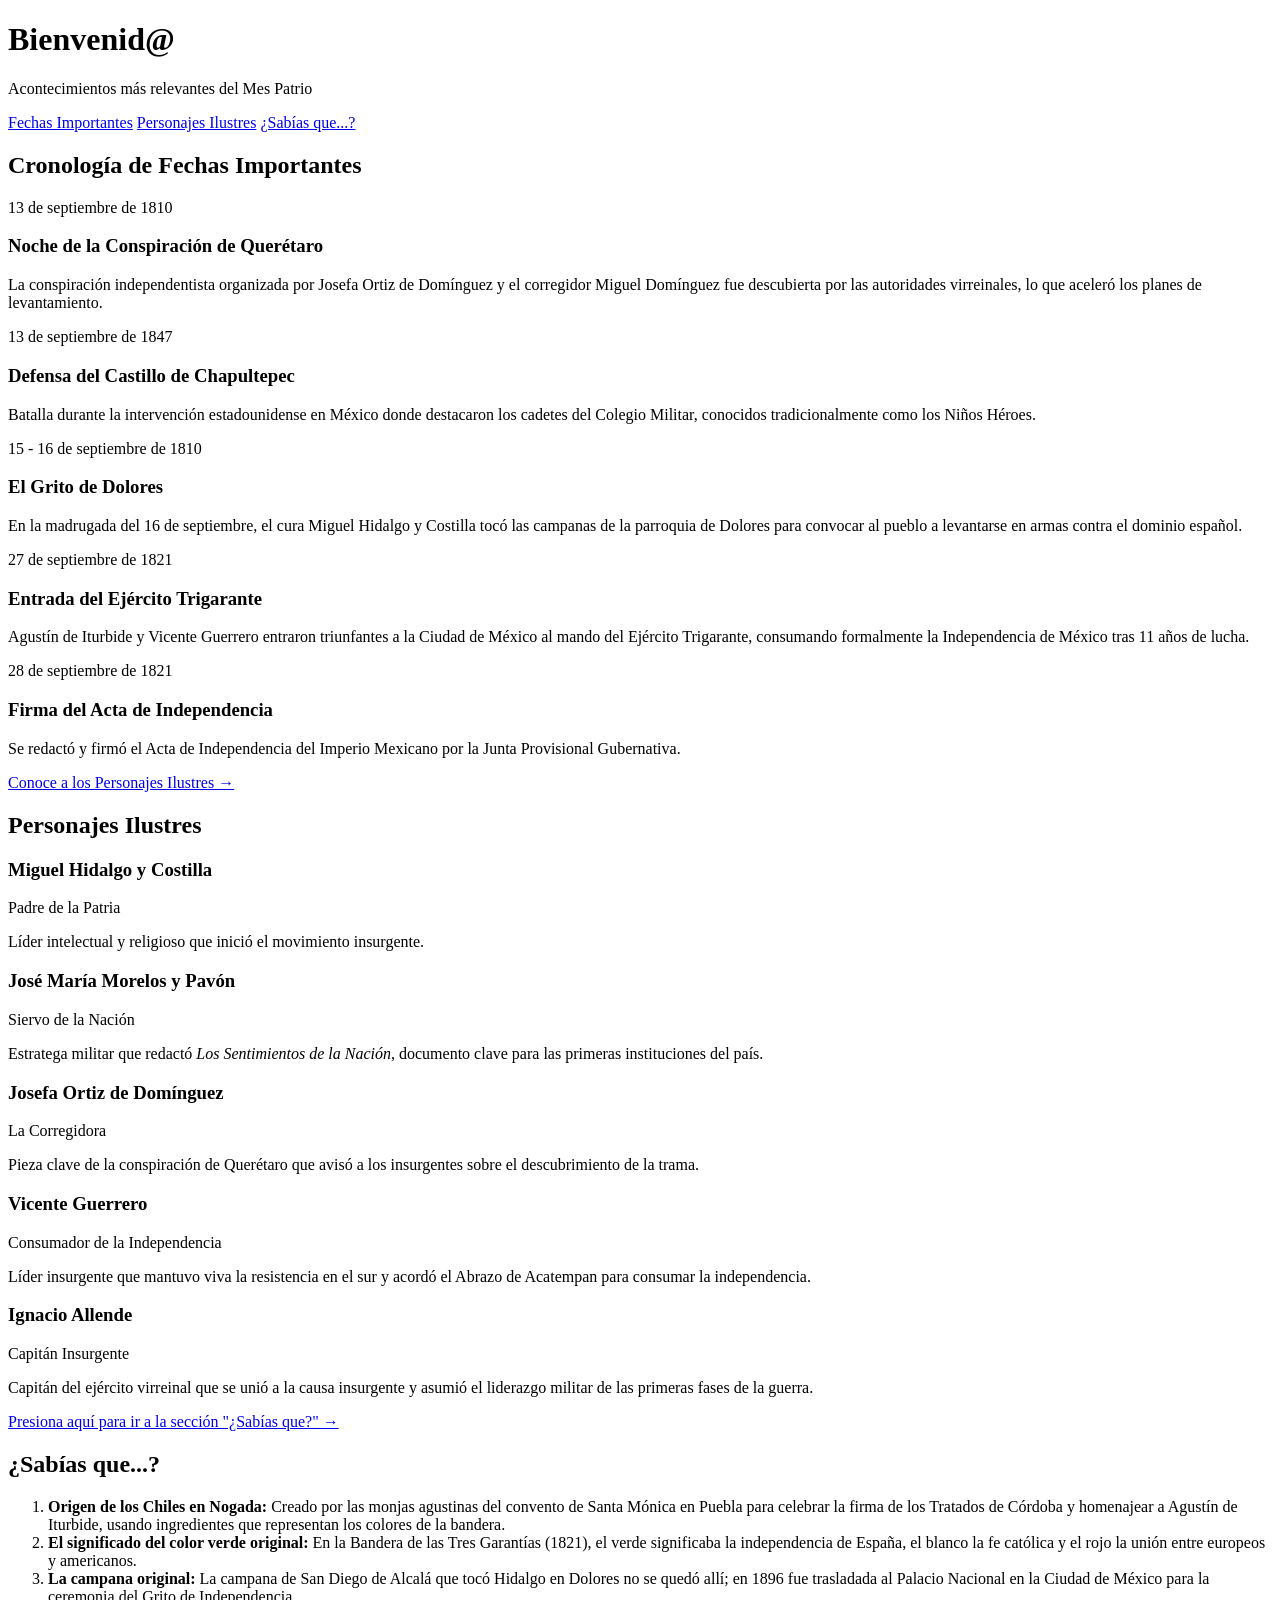
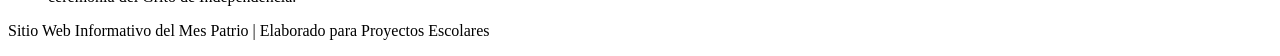
==== index.html @ 4ee3c91f "Create index.html" ====
<!DOCTYPE html>
<html lang="es">
<head>
    <meta charset="UTF-8">
    <meta name="viewport" content="width=device-width, initial-scale=1.0">
    <title>Mes Patrio - Acontecimientos de Septiembre</title>
    <link rel="stylesheet" href="style.css">
    <link href="https://fonts.googleapis.com/css2?family=Playfair+Display:ital,wght@0,700;1,400&family=Poppins:wght@300;400;600&display=swap" rel="stylesheet">
</head>
<body>

    <!-- Hero / Bienvenida -->
    <header class="hero">
        <div class="banner-patrio"></div>
        <div class="hero-content">
            <h1>Bienvenid@</h1>
            <p class="subtitle">Acontecimientos más relevantes del Mes Patrio</p>
        </div>
    </header>

    <!-- Navegación -->
    <nav class="navbar">
        <a href="#cronologia" class="btn-nav">Fechas Importantes</a>
        <a href="#personajes" class="btn-nav">Personajes Ilustres</a>
        <a href="#sabias-que" class="btn-nav">¿Sabías que...?</a>
    </nav>

    <main class="main-container">

        <!-- Sección 1: Cronología / Fechas Importantes -->
        <section id="cronologia" class="section-card">
            <h2 class="title-serif">Cronología de Fechas Importantes</h2>
            
            <div class="timeline">
                <div class="timeline-item">
                    <span class="date-badge">13 de septiembre de 1810</span>
                    <h3>Noche de la Conspiración de Querétaro</h3>
                    <p>La conspiración independentista organizada por Josefa Ortiz de Domínguez y el corregidor Miguel Domínguez fue descubierta por las autoridades virreinales, lo que aceleró los planes de levantamiento.</p>
                </div>

                <div class="timeline-item">
                    <span class="date-badge">13 de septiembre de 1847</span>
                    <h3>Defensa del Castillo de Chapultepec</h3>
                    <p>Batalla durante la intervención estadounidense en México donde destacaron los cadetes del Colegio Militar, conocidos tradicionalmente como los Niños Héroes.</p>
                </div>

                <div class="timeline-item">
                    <span class="date-badge">15 - 16 de septiembre de 1810</span>
                    <h3>El Grito de Dolores</h3>
                    <p>En la madrugada del 16 de septiembre, el cura Miguel Hidalgo y Costilla tocó las campanas de la parroquia de Dolores para convocar al pueblo a levantarse en armas contra el dominio español.</p>
                </div>

                <div class="timeline-item">
                    <span class="date-badge">27 de septiembre de 1821</span>
                    <h3>Entrada del Ejército Trigarante</h3>
                    <p>Agustín de Iturbide y Vicente Guerrero entraron triunfantes a la Ciudad de México al mando del Ejército Trigarante, consumando formalmente la Independencia de México tras 11 años de lucha.</p>
                </div>

                <div class="timeline-item">
                    <span class="date-badge">28 de septiembre de 1821</span>
                    <h3>Firma del Acta de Independencia</h3>
                    <p>Se redactó y firmó el Acta de Independencia del Imperio Mexicano por la Junta Provisional Gubernativa.</p>
                </div>
            </div>
        </section>

        <!-- Botón de acción hacia Personajes -->
        <div class="action-banner">
            <a href="#personajes" class="btn-action">Conoce a los Personajes Ilustres &rarr;</a>
        </div>

        <!-- Sección 2: Personajes Ilustres -->
        <section id="personajes" class="section-card">
            <h2 class="title-serif">Personajes Ilustres</h2>
            
            <div class="grid-personajes">
                <div class="card-personaje">
                    <h3>Miguel Hidalgo y Costilla</h3>
                    <p class="tag">Padre de la Patria</p>
                    <p>Líder intelectual y religioso que inició el movimiento insurgente.</p>
                </div>

                <div class="card-personaje">
                    <h3>José María Morelos y Pavón</h3>
                    <p class="tag">Siervo de la Nación</p>
                    <p>Estratega militar que redactó <em>Los Sentimientos de la Nación</em>, documento clave para las primeras instituciones del país.</p>
                </div>

                <div class="card-personaje">
                    <h3>Josefa Ortiz de Domínguez</h3>
                    <p class="tag">La Corregidora</p>
                    <p>Pieza clave de la conspiración de Querétaro que avisó a los insurgentes sobre el descubrimiento de la trama.</p>
                </div>

                <div class="card-personaje">
                    <h3>Vicente Guerrero</h3>
                    <p class="tag">Consumador de la Independencia</p>
                    <p>Líder insurgente que mantuvo viva la resistencia en el sur y acordó el Abrazo de Acatempan para consumar la independencia.</p>
                </div>

                <div class="card-personaje">
                    <h3>Ignacio Allende</h3>
                    <p class="tag">Capitán Insurgente</p>
                    <p>Capitán del ejército virreinal que se unió a la causa insurgente y asumió el liderazgo militar de las primeras fases de la guerra.</p>
                </div>
            </div>
        </section>

        <!-- Botón de acción hacia Sabías que -->
        <div class="action-banner">
            <a href="#sabias-que" class="btn-action">Presiona aquí para ir a la sección "¿Sabías que?" &rarr;</a>
        </div>

        <!-- Sección 3: Datos Curiosos y Mitos -->
        <section id="sabias-que" class="section-card">
            <h2 class="title-serif">¿Sabías que...?</h2>
            
            <ol class="facts-list">
                <li>
                    <strong>Origen de los Chiles en Nogada:</strong> Creado por las monjas agustinas del convento de Santa Mónica en Puebla para celebrar la firma de los Tratados de Córdoba y homenajear a Agustín de Iturbide, usando ingredientes que representan los colores de la bandera.
                </li>
                <li>
                    <strong>El significado del color verde original:</strong> En la Bandera de las Tres Garantías (1821), el verde significaba la independencia de España, el blanco la fe católica y el rojo la unión entre europeos y americanos.
                </li>
                <li>
                    <strong>La campana original:</strong> La campana de San Diego de Alcalá que tocó Hidalgo en Dolores no se quedó allí; en 1896 fue trasladada al Palacio Nacional en la Ciudad de México para la ceremonia del Grito de Independencia.
                </li>
            </ol>
        </section>

    </main>

    <footer>
        <p>Sitio Web Informativo del Mes Patrio | Elaborado para Proyectos Escolares</p>
    </footer>

</body>
</html>
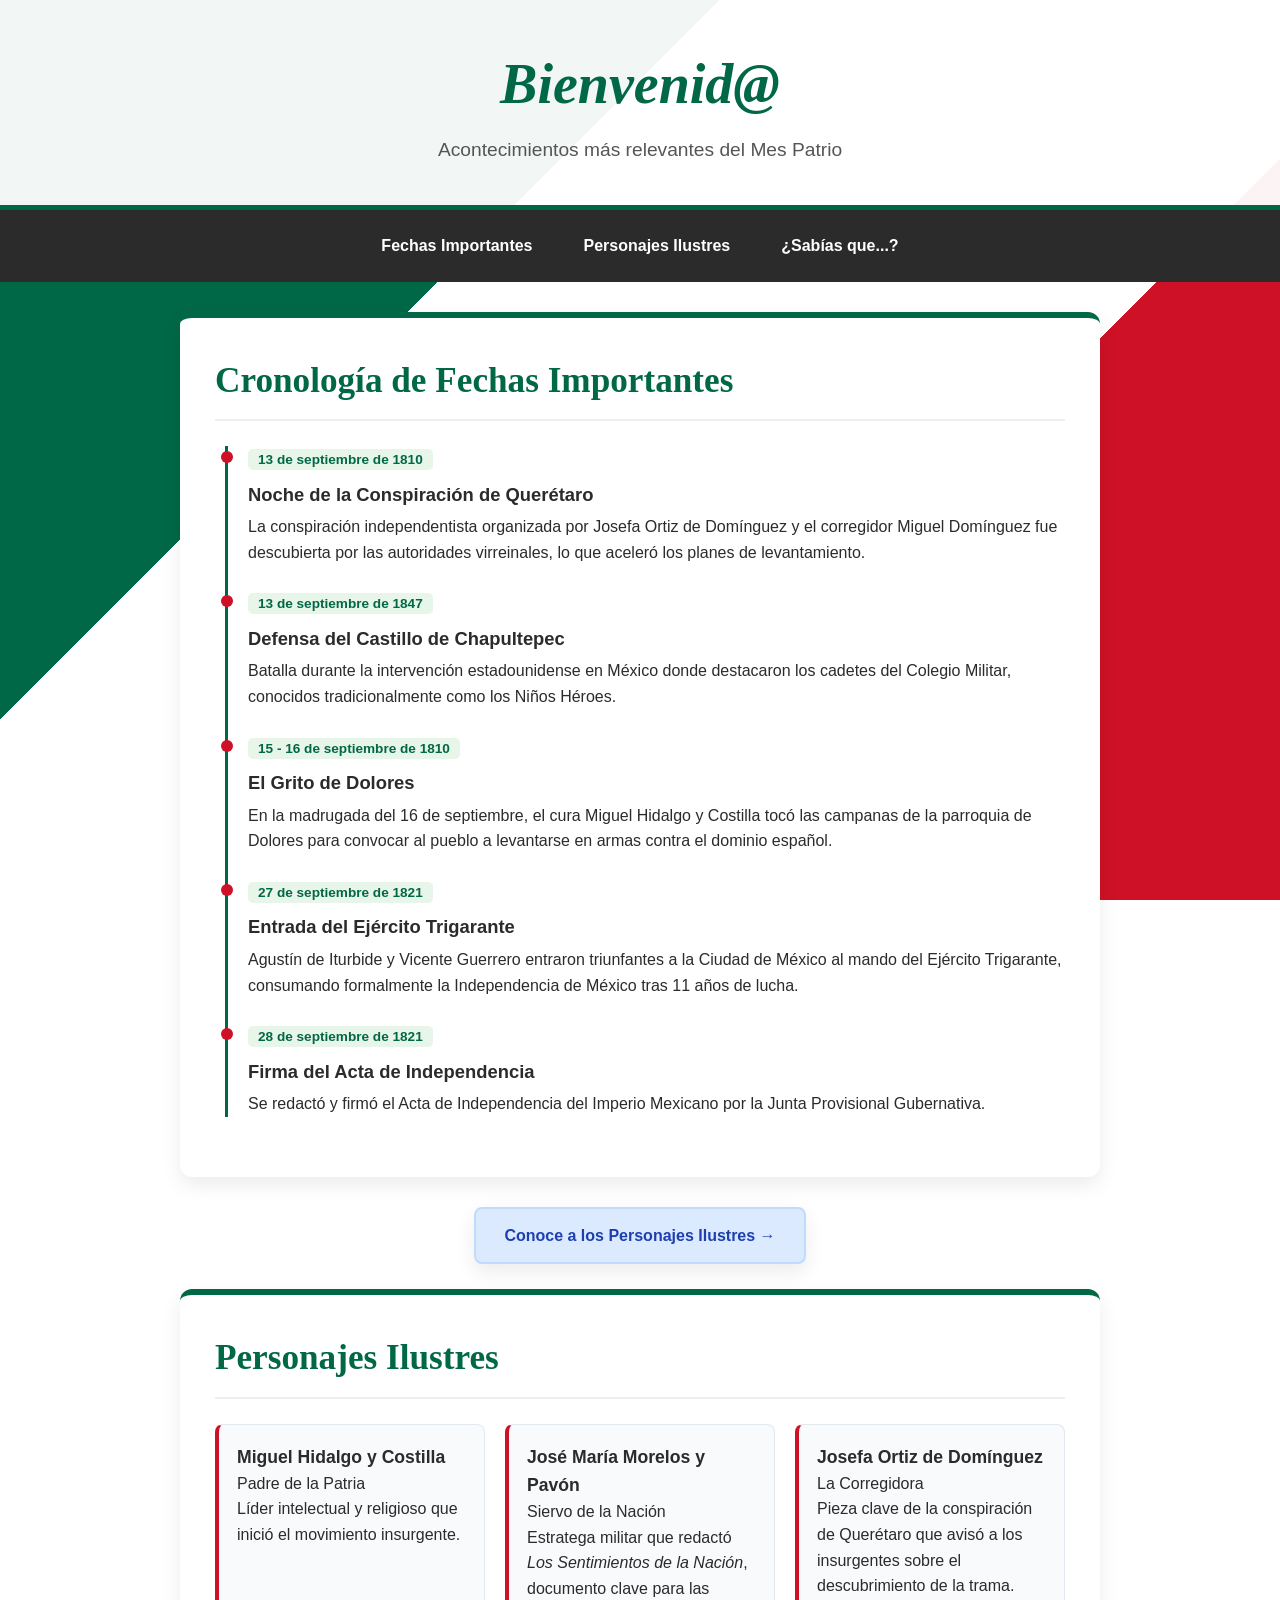
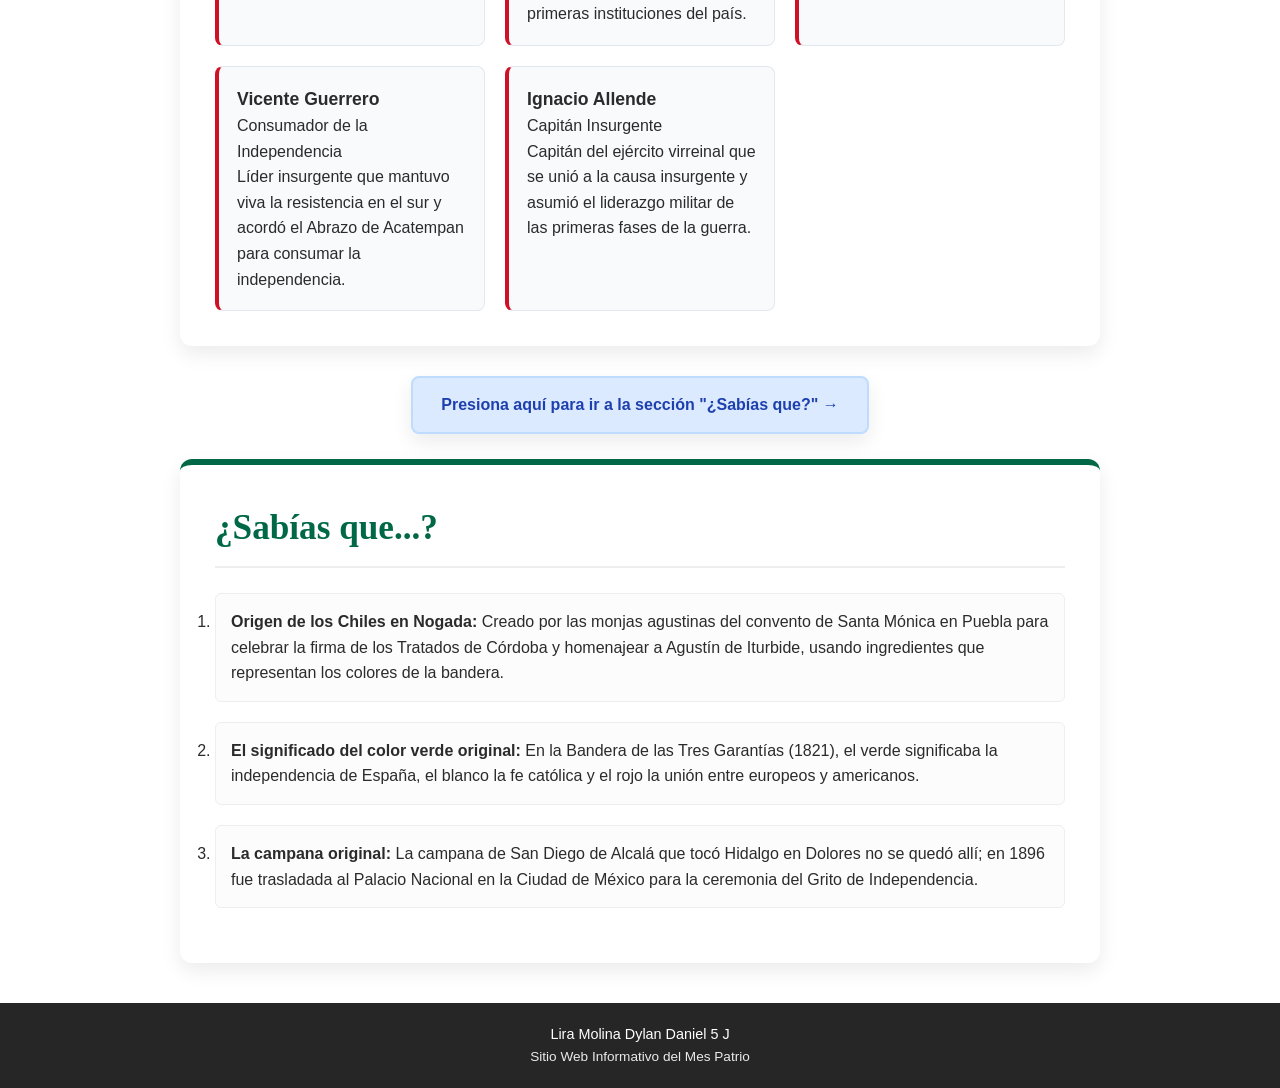
==== commit 25f08299: "Update index.html" ====
--- a/index.html
+++ b/index.html
@@ -130,8 +130,10 @@
 
     </main>
 
+<!-- Pie de página con el nombre del estudiante -->
     <footer>
-        <p>Sitio Web Informativo del Mes Patrio | Elaborado para Proyectos Escolares</p>
+        <p class="student-info">Lira Molina Dylan Daniel 5 J</p>
+        <p style="font-size: 0.85rem; font-weight: 400; opacity: 0.9;">Sitio Web Informativo del Mes Patrio</p>
     </footer>
 
 </body>
--- a/style.css
+++ b/style.css
@@ -0,0 +1,248 @@
+/* Variables de Color Patrios */
+:root {
+    --verde-patrio: #006847;
+    --blanco: #ffffff;
+    --rojo-patrio: #ce1126;
+    --fondo-neutro: #f4f6f8;
+    --gris-tarjeta: #f9f9f9;
+    --texto-oscuro: #2b2b2b;
+    --sombra: 0 8px 20px rgba(0,0,0,0.08);
+}
+
+* {
+    box-sizing: border-box;
+    margin: 0;
+    padding: 0;
+}
+
+body {
+    font-family: 'Poppins', sans-serif;
+    color: var(--texto-oscuro);
+    background: linear-gradient(135deg, var(--verde-patrio) 0%, var(--verde-patrio) 33%, #ffffff 33%, #ffffff 66%, var(--rojo-patrio) 66%, var(--rojo-patrio) 100%);
+    background-attachment: fixed;
+    line-height: 1.6;
+}
+
+/* Banner Superior */
+.hero {
+    background-color: rgba(255, 255, 255, 0.95);
+    padding: 40px 20px;
+    text-align: center;
+    border-bottom: 5px solid var(--verde-patrio);
+    box-shadow: var(--sombra);
+}
+
+.hero h1 {
+    font-family: 'Playfair Display', serif;
+    font-size: 3.5rem;
+    font-style: italic;
+    color: var(--verde-patrio);
+}
+
+.hero .subtitle {
+    font-size: 1.2rem;
+    color: #555;
+    margin-top: 5px;
+}
+
+/* Navegación */
+.navbar {
+    display: flex;
+    justify-content: center;
+    gap: 15px;
+    background-color: var(--texto-oscuro);
+    padding: 15px;
+    position: sticky;
+    top: 0;
+    z-index: 100;
+}
+
+.btn-nav {
+    color: var(--blanco);
+    text-decoration: none;
+    font-weight: 600;
+    padding: 8px 18px;
+    border-radius: 20px;
+    transition: background 0.3s ease;
+}
+
+.btn-nav:hover {
+    background-color: var(--verde-patrio);
+}
+
+/* Contenedor Principal */
+.main-container {
+    max-width: 950px;
+    margin: 30px auto;
+    padding: 0 15px;
+}
+
+/* Tarjetas Principales Neutras (Para no saturar la lectura) */
+.section-card {
+    background-color: #ffffff;
+    border-radius: 12px;
+    padding: 35px;
+    margin-bottom: 30px;
+    box-shadow: var(--sombra);
+    border-top: 6px solid var(--verde-patrio);
+}
+
+.title-serif {
+    font-family: 'Playfair Display', serif;
+    font-size: 2.2rem;
+    color: var(--verde-patrio);
+    margin-bottom: 25px;
+    border-bottom: 2px solid #eee;
+    padding-bottom: 10px;
+}
+
+/* Timeline / Cronología */
+.timeline {
+    border-left: 3px solid var(--verde-patrio);
+    padding-left: 20px;
+    margin-left: 10px;
+}
+
+.timeline-item {
+    margin-bottom: 25px;
+    position: relative;
+}
+
+.timeline-item::before {
+    content: '';
+    position: absolute;
+    left: -27px;
+    top: 5px;
+    width: 12px;
+    height: 12px;
+    background-color: var(--rojo-patrio);
+    border-radius: 50%;
+}
+
+.date-badge {
+    background-color: #e8f5e9;
+    color: var(--verde-patrio);
+    font-weight: bold;
+    padding: 3px 10px;
+    border-radius: 5px;
+    font-size: 0.85rem;
+}
+
+.timeline-item h3 {
+    margin: 8px 0 5px 0;
+    font-size: 1.15rem;
+}
+
+/* Botones de Acción Intersectados */
+.action-banner {
+    text-align: center;
+    margin: 25px 0;
+}
+
+.btn-action {
+    display: inline-block;
+    background-color: #dbeafe;
+    color: #1e40af;
+    padding: 14px 28px;
+    border-radius: 8px;
+    font-weight: 600;
+    text-decoration: none;
+    border: 2px solid #bfdbfe;
+    box-shadow: var(--sombra);
+    transition: transform 0.2s ease, background 0.3s;
+}
+
+.btn-action:hover {
+    transform: translateY(-2px);
+    background-color: #bfdbfe;
+}
+
+/* Grid de Personajes */
+.grid-personajes {
+    display: grid;
+    grid-template-columns: repeat(auto-fit, minmax(250px, 1fr));
+    gap: 20px;
+}
+
+.card-personaje {
+    background-color: #f8fafc;
+    border: 1px solid #e2e8f0;
+    border-left: 4px solid var(--rojo-patrio);
+    padding: 18px;
+    border-radius: 8px;
+}
+
+.card-personaje h3 {
+    font-size: 1.1rem;
+    color: var(--texto-oscuro);
+}
+
+.card-personaje .tat: 600;
+    margin-bottom: 8px;
+}
+
+/* Lista de Sabias Que */
+.facts-list {
+    padding-left: 20px;
+}
+
+.facts-list li {
+    margin-bottom: 20px;
+    background-color: #fcfcfc;
+    padding: 15px;
+    border-radius: 6px;
+    border: 1px solid #eee;
+}
+
+/* Footer */
+footer {
+    text-align: center;
+    padding: 20px;
+    background-color: rgba(0, 0, 0, 0.85);
+    color: var(--blanco);
+    font-size: 0.9rem;
+    margin-top: 40px;
+}
+
+/* Responsivo */
+@media (max-width: 600px) {
+    .hero h1 {
+        font-size: 2.5rem;
+    }
+    .navbar {
+        flex-direction: column;
+        align-items: center;
+    }
+}
+g {
+    color: var(--rojo-patrio);
+    font-size: 0.85rem;
+    font-weigh
+  /* Estilo del Pie de Página (Footer) con datos del alumno */
+footer {
+    text-align: center;
+    padding: 25px 20px;
+    background-color: rgba(0, 104, 71, 0.95); /* Verde patrio sólido */
+    color: #ffffff;
+    font-size: 1rem;
+    font-weight: 600;
+    margin-top: 40px;
+    border-top: 4px solid var(--rojo-patrio);
+    box-shadow: var(--sombra);
+}
+
+.student-info {
+    font-size: 1.1rem;
+    letter-spacing: 0.5px;
+    margin-bottom: 5px;
+}
+
+/* Marca de agua / Firma del alumno como en la imagen de muestra */
+.watermark-name {
+    color: #004d34;
+    font-weight: 700;
+    font-size: 0.95rem;
+    margin-top: 15px;
+    margin-bottom: 15px;
+    opacity: 0.85;
+}
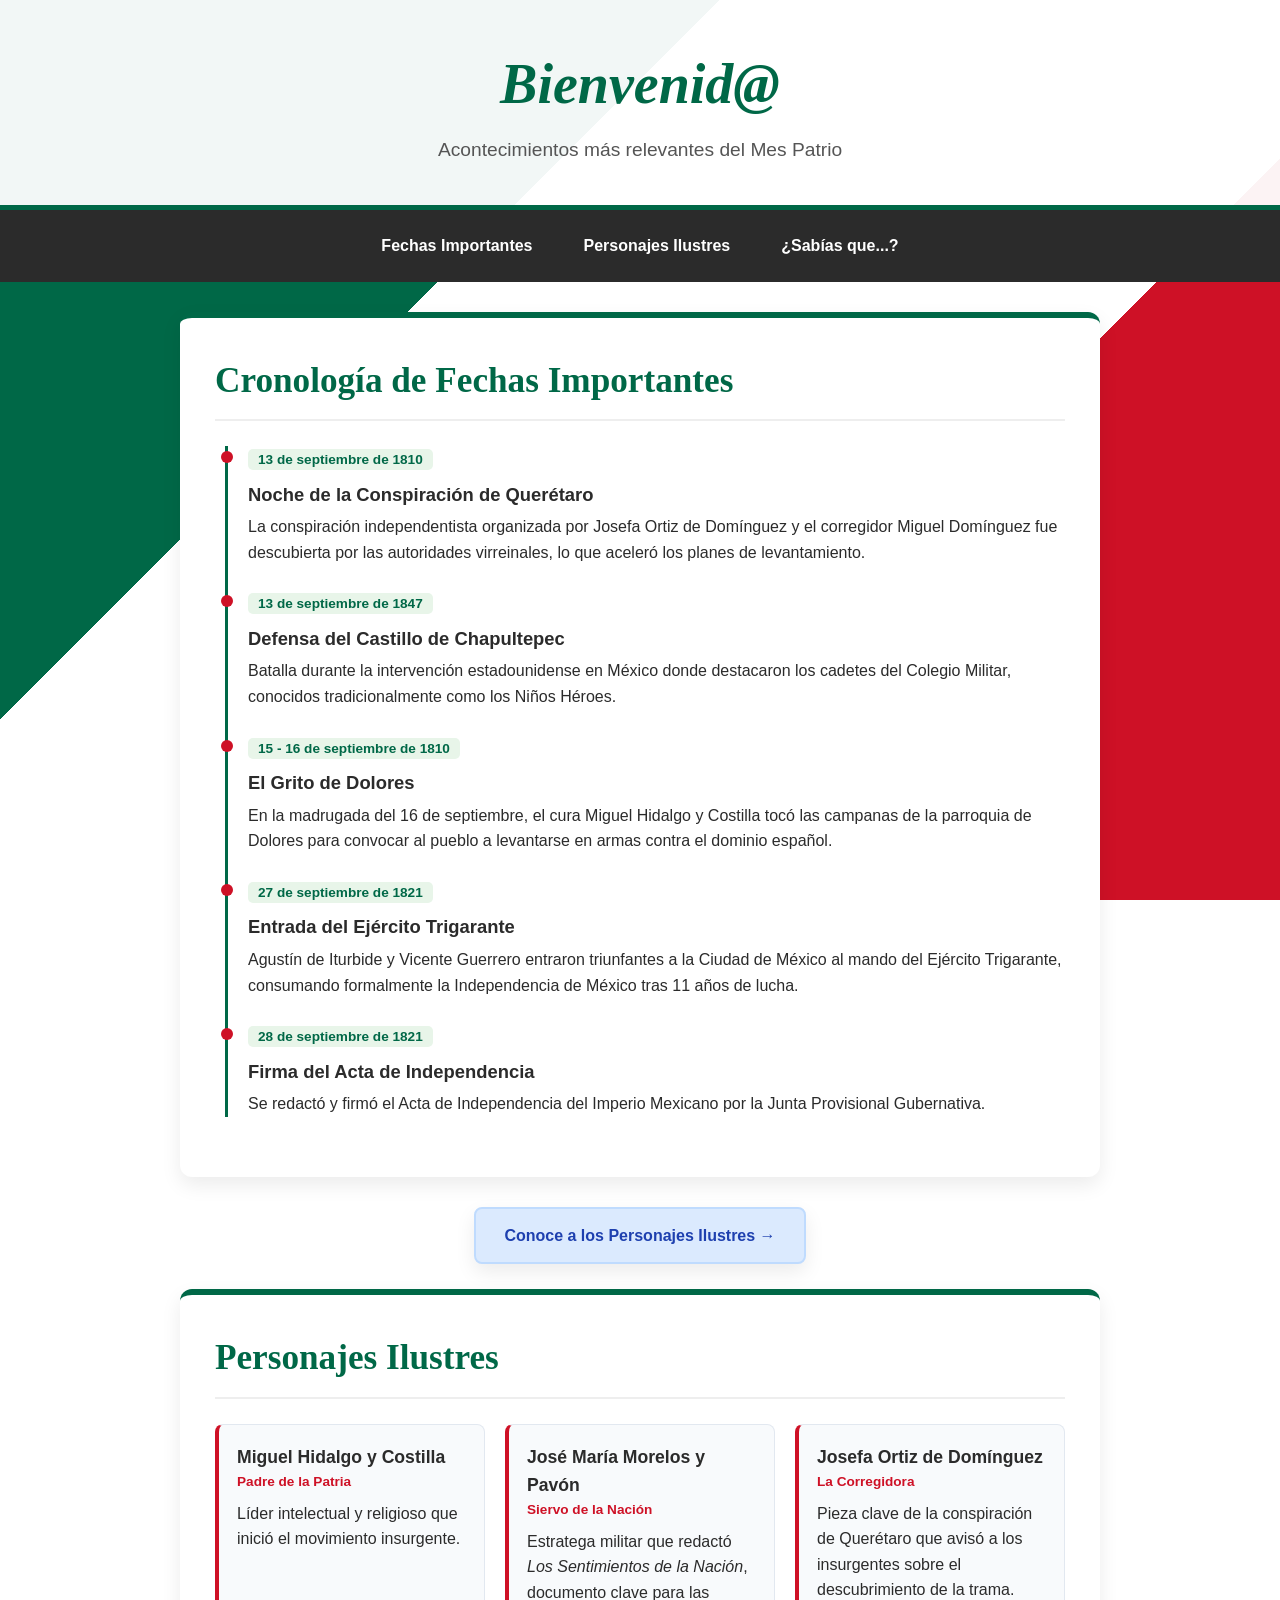
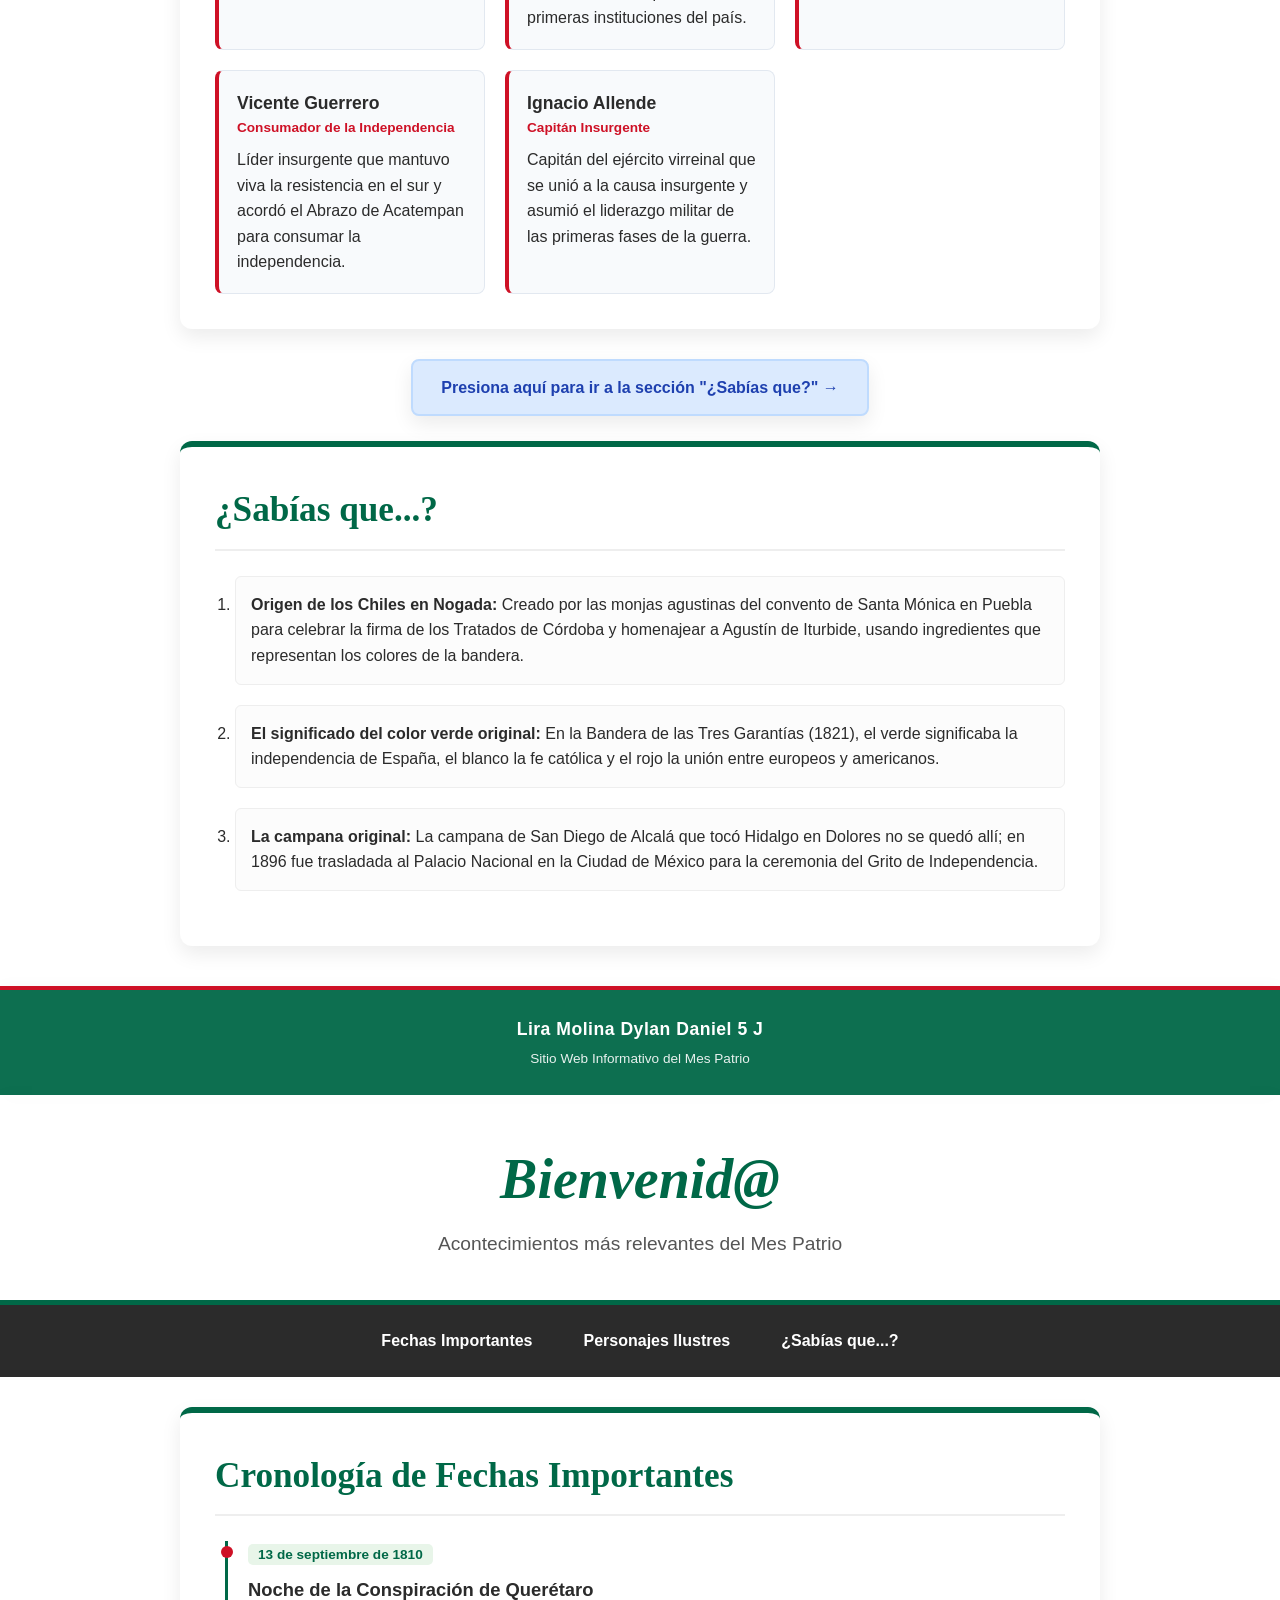
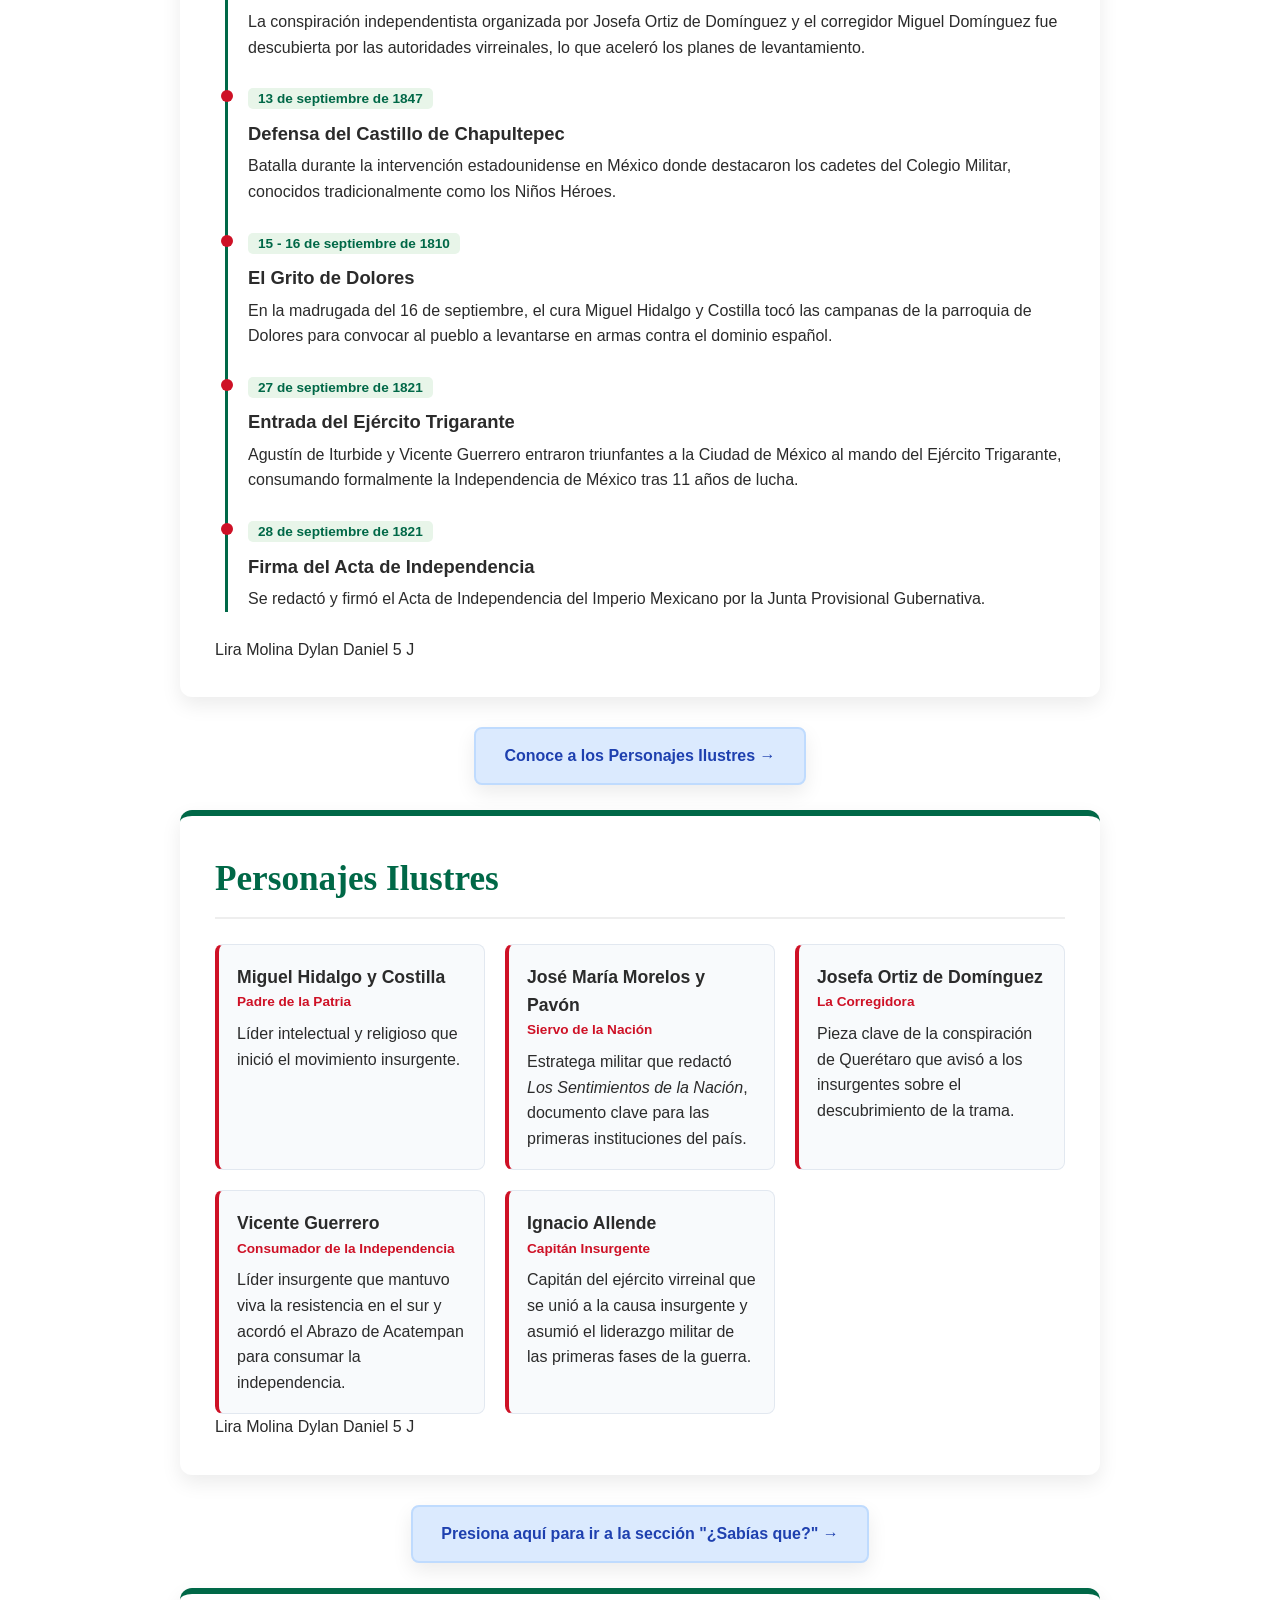
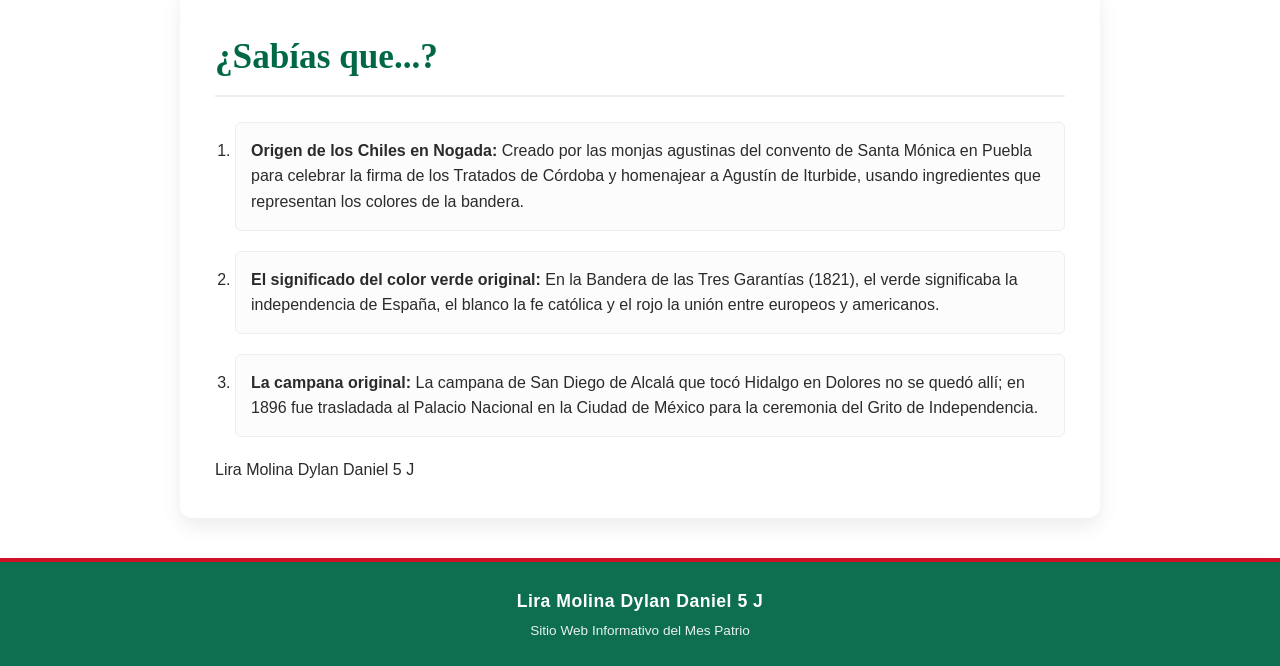
==== commit a06aac0b: "Update index.html" ====
--- a/index.html
+++ b/index.html
@@ -9,7 +9,6 @@
 </head>
 <body>
 
-    <!-- Hero / Bienvenida -->
     <header class="hero">
         <div class="banner-patrio"></div>
         <div class="hero-content">
@@ -18,7 +17,6 @@
         </div>
     </header>
 
-    <!-- Navegación -->
     <nav class="navbar">
         <a href="#cronologia" class="btn-nav">Fechas Importantes</a>
         <a href="#personajes" class="btn-nav">Personajes Ilustres</a>
@@ -27,7 +25,6 @@
 
     <main class="main-container">
 
-        <!-- Sección 1: Cronología / Fechas Importantes -->
         <section id="cronologia" class="section-card">
             <h2 class="title-serif">Cronología de Fechas Importantes</h2>
             
@@ -64,12 +61,10 @@
             </div>
         </section>
 
-        <!-- Botón de acción hacia Personajes -->
         <div class="action-banner">
             <a href="#personajes" class="btn-action">Conoce a los Personajes Ilustres &rarr;</a>
         </div>
 
-        <!-- Sección 2: Personajes Ilustres -->
         <section id="personajes" class="section-card">
             <h2 class="title-serif">Personajes Ilustres</h2>
             
@@ -106,12 +101,10 @@
             </div>
         </section>
 
-        <!-- Botón de acción hacia Sabías que -->
         <div class="action-banner">
             <a href="#sabias-que" class="btn-action">Presiona aquí para ir a la sección "¿Sabías que?" &rarr;</a>
         </div>
 
-        <!-- Sección 3: Datos Curiosos y Mitos -->
         <section id="sabias-que" class="section-card">
             <h2 class="title-serif">¿Sabías que...?</h2>
             
@@ -130,11 +123,151 @@
 
     </main>
 
-<!-- Pie de página con el nombre del estudiante -->
     <footer>
         <p class="student-info">Lira Molina Dylan Daniel 5 J</p>
         <p style="font-size: 0.85rem; font-weight: 400; opacity: 0.9;">Sitio Web Informativo del Mes Patrio</p>
     </footer>
+    <!DOCTYPE html>
+<html lang="es">
+<head>
+    <meta charset="UTF-8">
+    <meta name="viewport" content="width=device-width, initial-scale=1.0">
+    <title>Mes Patrio - Acontecimientos de Septiembre</title>
+    <link rel="stylesheet" href="style.css">
+    <link href="https://fonts.googleapis.com/css2?family=Playfair+Display:ital,wght@0,700;1,400&family=Poppins:wght@300;400;600&display=swap" rel="stylesheet">
+</head>
+<body>
+
+    <header class="hero">
+        <div class="banner-patrio"></div>
+        <div class="hero-content">
+            <h1>Bienvenid@</h1>
+            <p class="subtitle">Acontecimientos más relevantes del Mes Patrio</p>
+        </div>
+    </header>
+
+    <nav class="navbar">
+        <a href="#cronologia" class="btn-nav">Fechas Importantes</a>
+        <a href="#personajes" class="btn-nav">Personajes Ilustres</a>
+        <a href="#sabias-que" class="btn-nav">¿Sabías que...?</a>
+    </nav>
+
+    <main class="main-container">
+
+        <section id="cronologia" class="section-card">
+            <h2 class="title-serif">Cronología de Fechas Importantes</h2>
+            
+            <div class="timeline">
+                <div class="timeline-item">
+                    <span class="date-badge">13 de septiembre de 1810</span>
+                    <h3>Noche de la Conspiración de Querétaro</h3>
+                    <p>La conspiración independentista organizada por Josefa Ortiz de Domínguez y el corregidor Miguel Domínguez fue descubierta por las autoridades virreinales, lo que aceleró los planes de levantamiento.</p>
+                </div>
+
+                <div class="timeline-item">
+                    <span class="date-badge">13 de septiembre de 1847</span>
+                    <h3>Defensa del Castillo de Chapultepec</h3>
+                    <p>Batalla durante la intervención estadounidense en México donde destacaron los cadetes del Colegio Militar, conocidos tradicionalmente como los Niños Héroes.</p>
+                </div>
+
+                <div class="timeline-item">
+                    <span class="date-badge">15 - 16 de septiembre de 1810</span>
+                    <h3>El Grito de Dolores</h3>
+                    <p>En la madrugada del 16 de septiembre, el cura Miguel Hidalgo y Costilla tocó las campanas de la parroquia de Dolores para convocar al pueblo a levantarse en armas contra el dominio español.</p>
+                </div>
+
+                <div class="timeline-item">
+                    <span class="date-badge">27 de septiembre de 1821</span>
+                    <h3>Entrada del Ejército Trigarante</h3>
+                    <p>Agustín de Iturbide y Vicente Guerrero entraron triunfantes a la Ciudad de México al mando del Ejército Trigarante, consumando formalmente la Independencia de México tras 11 años de lucha.</p>
+                </div>
+
+                <div class="timeline-item">
+                    <span class="date-badge">28 de septiembre de 1821</span>
+                    <h3>Firma del Acta de Independencia</h3>
+                    <p>Se redactó y firmó el Acta de Independencia del Imperio Mexicano por la Junta Provisional Gubernativa.</p>
+                </div>
+            </div>
+
+            <div class="section-footer">
+                <p>Lira Molina Dylan Daniel 5 J</p>
+            </div>
+        </section>
+
+        <div class="action-banner">
+            <a href="#personajes" class="btn-action">Conoce a los Personajes Ilustres &rarr;</a>
+        </div>
+
+        <section id="personajes" class="section-card">
+            <h2 class="title-serif">Personajes Ilustres</h2>
+            
+            <div class="grid-personajes">
+                <div class="card-personaje">
+                    <h3>Miguel Hidalgo y Costilla</h3>
+                    <p class="tag">Padre de la Patria</p>
+                    <p>Líder intelectual y religioso que inició el movimiento insurgente.</p>
+                </div>
+
+                <div class="card-personaje">
+                    <h3>José María Morelos y Pavón</h3>
+                    <p class="tag">Siervo de la Nación</p>
+                    <p>Estratega militar que redactó <em>Los Sentimientos de la Nación</em>, documento clave para las primeras instituciones del país.</p>
+                </div>
+
+                <div class="card-personaje">
+                    <h3>Josefa Ortiz de Domínguez</h3>
+                    <p class="tag">La Corregidora</p>
+                    <p>Pieza clave de la conspiración de Querétaro que avisó a los insurgentes sobre el descubrimiento de la trama.</p>
+                </div>
+
+                <div class="card-personaje">
+                    <h3>Vicente Guerrero</h3>
+                    <p class="tag">Consumador de la Independencia</p>
+                    <p>Líder insurgente que mantuvo viva la resistencia en el sur y acordó el Abrazo de Acatempan para consumar la independencia.</p>
+                </div>
+
+                <div class="card-personaje">
+                    <h3>Ignacio Allende</h3>
+                    <p class="tag">Capitán Insurgente</p>
+                    <p>Capitán del ejército virreinal que se unió a la causa insurgente y asumió el liderazgo militar de las primeras fases de la guerra.</p>
+                </div>
+            </div>
+
+            <div class="section-footer">
+                <p>Lira Molina Dylan Daniel 5 J</p>
+            </div>
+        </section>
+
+        <div class="action-banner">
+            <a href="#sabias-que" class="btn-action">Presiona aquí para ir a la sección "¿Sabías que?" &rarr;</a>
+        </div>
+
+        <section id="sabias-que" class="section-card">
+            <h2 class="title-serif">¿Sabías que...?</h2>
+            
+            <ol class="facts-list">
+                <li>
+                    <strong>Origen de los Chiles en Nogada:</strong> Creado por las monjas agustinas del convento de Santa Mónica en Puebla para celebrar la firma de los Tratados de Córdoba y homenajear a Agustín de Iturbide, usando ingredientes que representan los colores de la bandera.
+                </li>
+                <li>
+                    <strong>El significado del color verde original:</strong> En la Bandera de las Tres Garantías (1821), el verde significaba la independencia de España, el blanco la fe católica y el rojo la unión entre europeos y americanos.
+                </li>
+                <li>
+                    <strong>La campana original:</strong> La campana de San Diego de Alcalá que tocó Hidalgo en Dolores no se quedó allí; en 1896 fue trasladada al Palacio Nacional en la Ciudad de México para la ceremonia del Grito de Independencia.
+                </li>
+            </ol>
+
+            <div class="section-footer">
+                <p>Lira Molina Dylan Daniel 5 J</p>
+            </div>
+        </section>
+
+    </main>
+
+    <footer>
+        <p class="student-info">Lira Molina Dylan Daniel 5 J</p>
+        <p style="font-size: 0.85rem; font-weight: 400; opacity: 0.9;">Sitio Web Informativo del Mes Patrio</p>
+    </footer>
 
 </body>
 </html>
--- a/style.css
+++ b/style.css
@@ -1,4 +1,3 @@
-/* Variables de Color Patrios */
 :root {
     --verde-patrio: #006847;
     --blanco: #ffffff;
@@ -23,7 +22,6 @@
     line-height: 1.6;
 }
 
-/* Banner Superior */
 .hero {
     background-color: rgba(255, 255, 255, 0.95);
     padding: 40px 20px;
@@ -45,7 +43,6 @@
     margin-top: 5px;
 }
 
-/* Navegación */
 .navbar {
     display: flex;
     justify-content: center;
@@ -70,14 +67,12 @@
     background-color: var(--verde-patrio);
 }
 
-/* Contenedor Principal */
 .main-container {
     max-width: 950px;
     margin: 30px auto;
     padding: 0 15px;
 }
 
-/* Tarjetas Principales Neutras (Para no saturar la lectura) */
 .section-card {
     background-color: #ffffff;
     border-radius: 12px;
@@ -96,7 +91,6 @@
     padding-bottom: 10px;
 }
 
-/* Timeline / Cronología */
 .timeline {
     border-left: 3px solid var(--verde-patrio);
     padding-left: 20px;
@@ -133,7 +127,6 @@
     font-size: 1.15rem;
 }
 
-/* Botones de Acción Intersectados */
 .action-banner {
     text-align: center;
     margin: 25px 0;
@@ -157,7 +150,6 @@
     background-color: #bfdbfe;
 }
 
-/* Grid de Personajes */
 .grid-personajes {
     display: grid;
     grid-template-columns: repeat(auto-fit, minmax(250px, 1fr));
@@ -177,11 +169,13 @@
     color: var(--texto-oscuro);
 }
 
-.card-personaje .tat: 600;
+.card-personaje .tag {
+    color: var(--rojo-patrio);
+    font-size: 0.85rem;
+    font-weight: 600;
     margin-bottom: 8px;
 }
 
-/* Lista de Sabias Que */
 .facts-list {
     padding-left: 20px;
 }
@@ -194,17 +188,33 @@
     border: 1px solid #eee;
 }
 
-/* Footer */
 footer {
     text-align: center;
-    padding: 20px;
-    background-color: rgba(0, 0, 0, 0.85);
-    color: var(--blanco);
-    font-size: 0.9rem;
+    padding: 25px 20px;
+    background-color: rgba(0, 104, 71, 0.95);
+    color: #ffffff;
+    font-size: 1rem;
+    font-weight: 600;
     margin-top: 40px;
-}
-
-/* Responsivo */
+    border-top: 4px solid var(--rojo-patrio);
+    box-shadow: var(--sombra);
+}
+
+.student-info {
+    font-size: 1.1rem;
+    letter-spacing: 0.5px;
+    margin-bottom: 5px;
+}
+
+.watermark-name {
+    color: #004d34;
+    font-weight: 700;
+    font-size: 0.95rem;
+    margin-top: 15px;
+    margin-bottom: 15px;
+    opacity: 0.85;
+}
+
 @media (max-width: 600px) {
     .hero h1 {
         font-size: 2.5rem;
@@ -214,35 +224,3 @@
         align-items: center;
     }
 }
-g {
-    color: var(--rojo-patrio);
-    font-size: 0.85rem;
-    font-weigh
-  /* Estilo del Pie de Página (Footer) con datos del alumno */
-footer {
-    text-align: center;
-    padding: 25px 20px;
-    background-color: rgba(0, 104, 71, 0.95); /* Verde patrio sólido */
-    color: #ffffff;
-    font-size: 1rem;
-    font-weight: 600;
-    margin-top: 40px;
-    border-top: 4px solid var(--rojo-patrio);
-    box-shadow: var(--sombra);
-}
-
-.student-info {
-    font-size: 1.1rem;
-    letter-spacing: 0.5px;
-    margin-bottom: 5px;
-}
-
-/* Marca de agua / Firma del alumno como en la imagen de muestra */
-.watermark-name {
-    color: #004d34;
-    font-weight: 700;
-    font-size: 0.95rem;
-    margin-top: 15px;
-    margin-bottom: 15px;
-    opacity: 0.85;
-}
--- a/style.css
+++ b/style.css
@@ -1,4 +1,3 @@
-/* Variables de Color Patrios */
 :root {
     --verde-patrio: #006847;
     --blanco: #ffffff;
@@ -23,7 +22,6 @@
     line-height: 1.6;
 }
 
-/* Banner Superior */
 .hero {
     background-color: rgba(255, 255, 255, 0.95);
     padding: 40px 20px;
@@ -45,7 +43,6 @@
     margin-top: 5px;
 }
 
-/* Navegación */
 .navbar {
     display: flex;
     justify-content: center;
@@ -70,14 +67,12 @@
     background-color: var(--verde-patrio);
 }
 
-/* Contenedor Principal */
 .main-container {
     max-width: 950px;
     margin: 30px auto;
     padding: 0 15px;
 }
 
-/* Tarjetas Principales Neutras (Para no saturar la lectura) */
 .section-card {
     background-color: #ffffff;
     border-radius: 12px;
@@ -96,7 +91,6 @@
     padding-bottom: 10px;
 }
 
-/* Timeline / Cronología */
 .timeline {
     border-left: 3px solid var(--verde-patrio);
     padding-left: 20px;
@@ -133,7 +127,6 @@
     font-size: 1.15rem;
 }
 
-/* Botones de Acción Intersectados */
 .action-banner {
     text-align: center;
     margin: 25px 0;
@@ -157,7 +150,6 @@
     background-color: #bfdbfe;
 }
 
-/* Grid de Personajes */
 .grid-personajes {
     display: grid;
     grid-template-columns: repeat(auto-fit, minmax(250px, 1fr));
@@ -177,11 +169,13 @@
     color: var(--texto-oscuro);
 }
 
-.card-personaje .tat: 600;
+.card-personaje .tag {
+    color: var(--rojo-patrio);
+    font-size: 0.85rem;
+    font-weight: 600;
     margin-bottom: 8px;
 }
 
-/* Lista de Sabias Que */
 .facts-list {
     padding-left: 20px;
 }
@@ -194,17 +188,33 @@
     border: 1px solid #eee;
 }
 
-/* Footer */
 footer {
     text-align: center;
-    padding: 20px;
-    background-color: rgba(0, 0, 0, 0.85);
-    color: var(--blanco);
-    font-size: 0.9rem;
+    padding: 25px 20px;
+    background-color: rgba(0, 104, 71, 0.95);
+    color: #ffffff;
+    font-size: 1rem;
+    font-weight: 600;
     margin-top: 40px;
-}
-
-/* Responsivo */
+    border-top: 4px solid var(--rojo-patrio);
+    box-shadow: var(--sombra);
+}
+
+.student-info {
+    font-size: 1.1rem;
+    letter-spacing: 0.5px;
+    margin-bottom: 5px;
+}
+
+.watermark-name {
+    color: #004d34;
+    font-weight: 700;
+    font-size: 0.95rem;
+    margin-top: 15px;
+    margin-bottom: 15px;
+    opacity: 0.85;
+}
+
 @media (max-width: 600px) {
     .hero h1 {
         font-size: 2.5rem;
@@ -214,35 +224,3 @@
         align-items: center;
     }
 }
-g {
-    color: var(--rojo-patrio);
-    font-size: 0.85rem;
-    font-weigh
-  /* Estilo del Pie de Página (Footer) con datos del alumno */
-footer {
-    text-align: center;
-    padding: 25px 20px;
-    background-color: rgba(0, 104, 71, 0.95); /* Verde patrio sólido */
-    color: #ffffff;
-    font-size: 1rem;
-    font-weight: 600;
-    margin-top: 40px;
-    border-top: 4px solid var(--rojo-patrio);
-    box-shadow: var(--sombra);
-}
-
-.student-info {
-    font-size: 1.1rem;
-    letter-spacing: 0.5px;
-    margin-bottom: 5px;
-}
-
-/* Marca de agua / Firma del alumno como en la imagen de muestra */
-.watermark-name {
-    color: #004d34;
-    font-weight: 700;
-    font-size: 0.95rem;
-    margin-top: 15px;
-    margin-bottom: 15px;
-    opacity: 0.85;
-}
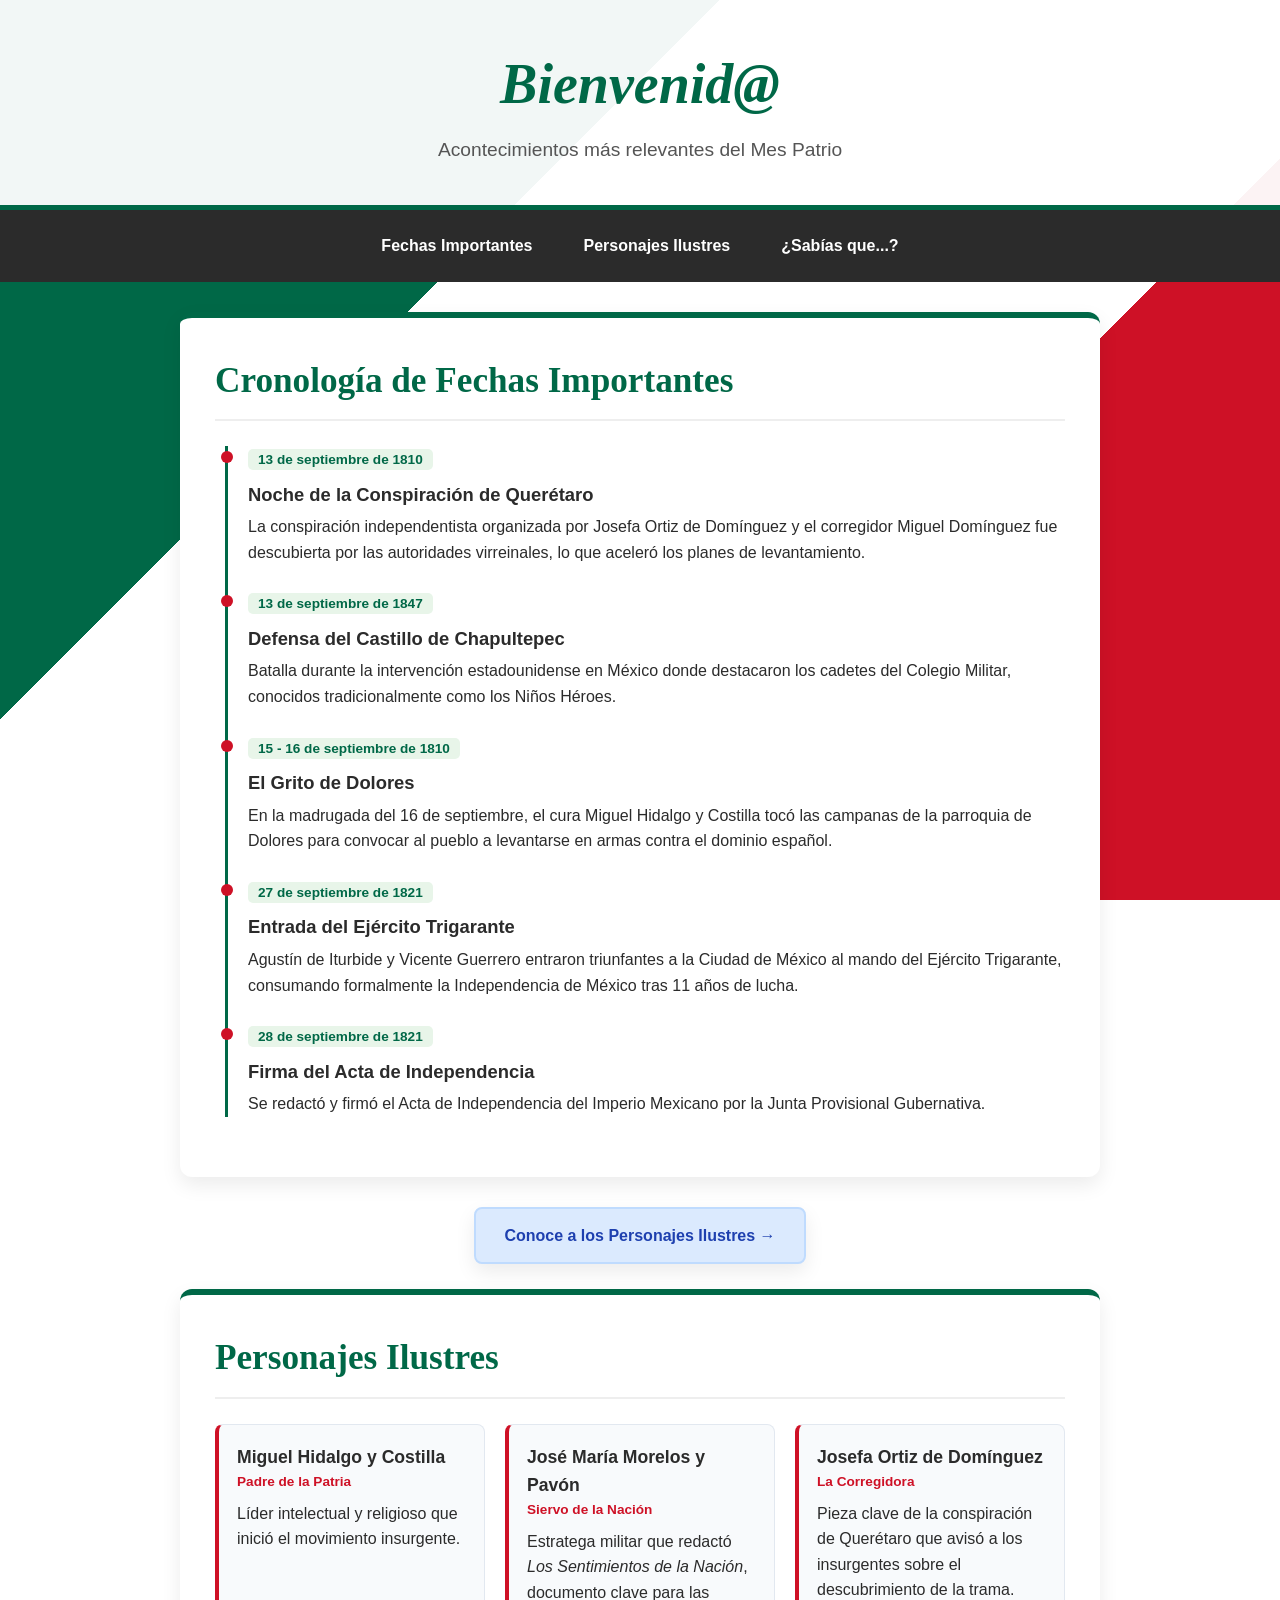
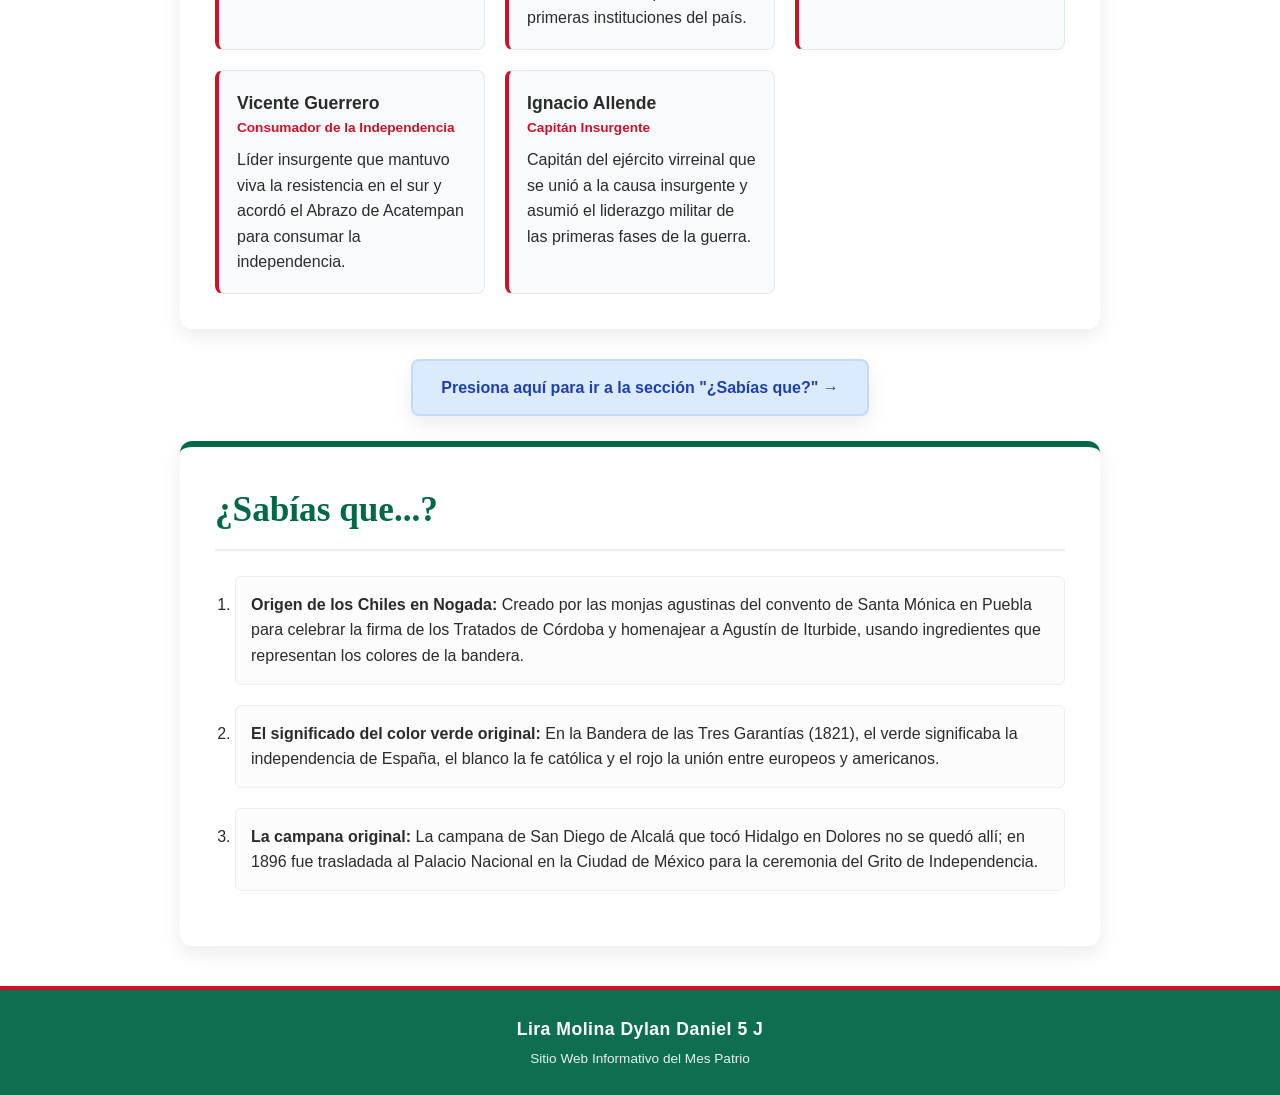
==== commit 717b5e20: "Update index.html" ====
--- a/index.html
+++ b/index.html
@@ -127,147 +127,6 @@
         <p class="student-info">Lira Molina Dylan Daniel 5 J</p>
         <p style="font-size: 0.85rem; font-weight: 400; opacity: 0.9;">Sitio Web Informativo del Mes Patrio</p>
     </footer>
-    <!DOCTYPE html>
-<html lang="es">
-<head>
-    <meta charset="UTF-8">
-    <meta name="viewport" content="width=device-width, initial-scale=1.0">
-    <title>Mes Patrio - Acontecimientos de Septiembre</title>
-    <link rel="stylesheet" href="style.css">
-    <link href="https://fonts.googleapis.com/css2?family=Playfair+Display:ital,wght@0,700;1,400&family=Poppins:wght@300;400;600&display=swap" rel="stylesheet">
-</head>
-<body>
-
-    <header class="hero">
-        <div class="banner-patrio"></div>
-        <div class="hero-content">
-            <h1>Bienvenid@</h1>
-            <p class="subtitle">Acontecimientos más relevantes del Mes Patrio</p>
-        </div>
-    </header>
-
-    <nav class="navbar">
-        <a href="#cronologia" class="btn-nav">Fechas Importantes</a>
-        <a href="#personajes" class="btn-nav">Personajes Ilustres</a>
-        <a href="#sabias-que" class="btn-nav">¿Sabías que...?</a>
-    </nav>
-
-    <main class="main-container">
-
-        <section id="cronologia" class="section-card">
-            <h2 class="title-serif">Cronología de Fechas Importantes</h2>
-            
-            <div class="timeline">
-                <div class="timeline-item">
-                    <span class="date-badge">13 de septiembre de 1810</span>
-                    <h3>Noche de la Conspiración de Querétaro</h3>
-                    <p>La conspiración independentista organizada por Josefa Ortiz de Domínguez y el corregidor Miguel Domínguez fue descubierta por las autoridades virreinales, lo que aceleró los planes de levantamiento.</p>
-                </div>
-
-                <div class="timeline-item">
-                    <span class="date-badge">13 de septiembre de 1847</span>
-                    <h3>Defensa del Castillo de Chapultepec</h3>
-                    <p>Batalla durante la intervención estadounidense en México donde destacaron los cadetes del Colegio Militar, conocidos tradicionalmente como los Niños Héroes.</p>
-                </div>
-
-                <div class="timeline-item">
-                    <span class="date-badge">15 - 16 de septiembre de 1810</span>
-                    <h3>El Grito de Dolores</h3>
-                    <p>En la madrugada del 16 de septiembre, el cura Miguel Hidalgo y Costilla tocó las campanas de la parroquia de Dolores para convocar al pueblo a levantarse en armas contra el dominio español.</p>
-                </div>
-
-                <div class="timeline-item">
-                    <span class="date-badge">27 de septiembre de 1821</span>
-                    <h3>Entrada del Ejército Trigarante</h3>
-                    <p>Agustín de Iturbide y Vicente Guerrero entraron triunfantes a la Ciudad de México al mando del Ejército Trigarante, consumando formalmente la Independencia de México tras 11 años de lucha.</p>
-                </div>
-
-                <div class="timeline-item">
-                    <span class="date-badge">28 de septiembre de 1821</span>
-                    <h3>Firma del Acta de Independencia</h3>
-                    <p>Se redactó y firmó el Acta de Independencia del Imperio Mexicano por la Junta Provisional Gubernativa.</p>
-                </div>
-            </div>
-
-            <div class="section-footer">
-                <p>Lira Molina Dylan Daniel 5 J</p>
-            </div>
-        </section>
-
-        <div class="action-banner">
-            <a href="#personajes" class="btn-action">Conoce a los Personajes Ilustres &rarr;</a>
-        </div>
-
-        <section id="personajes" class="section-card">
-            <h2 class="title-serif">Personajes Ilustres</h2>
-            
-            <div class="grid-personajes">
-                <div class="card-personaje">
-                    <h3>Miguel Hidalgo y Costilla</h3>
-                    <p class="tag">Padre de la Patria</p>
-                    <p>Líder intelectual y religioso que inició el movimiento insurgente.</p>
-                </div>
-
-                <div class="card-personaje">
-                    <h3>José María Morelos y Pavón</h3>
-                    <p class="tag">Siervo de la Nación</p>
-                    <p>Estratega militar que redactó <em>Los Sentimientos de la Nación</em>, documento clave para las primeras instituciones del país.</p>
-                </div>
-
-                <div class="card-personaje">
-                    <h3>Josefa Ortiz de Domínguez</h3>
-                    <p class="tag">La Corregidora</p>
-                    <p>Pieza clave de la conspiración de Querétaro que avisó a los insurgentes sobre el descubrimiento de la trama.</p>
-                </div>
-
-                <div class="card-personaje">
-                    <h3>Vicente Guerrero</h3>
-                    <p class="tag">Consumador de la Independencia</p>
-                    <p>Líder insurgente que mantuvo viva la resistencia en el sur y acordó el Abrazo de Acatempan para consumar la independencia.</p>
-                </div>
-
-                <div class="card-personaje">
-                    <h3>Ignacio Allende</h3>
-                    <p class="tag">Capitán Insurgente</p>
-                    <p>Capitán del ejército virreinal que se unió a la causa insurgente y asumió el liderazgo militar de las primeras fases de la guerra.</p>
-                </div>
-            </div>
-
-            <div class="section-footer">
-                <p>Lira Molina Dylan Daniel 5 J</p>
-            </div>
-        </section>
-
-        <div class="action-banner">
-            <a href="#sabias-que" class="btn-action">Presiona aquí para ir a la sección "¿Sabías que?" &rarr;</a>
-        </div>
-
-        <section id="sabias-que" class="section-card">
-            <h2 class="title-serif">¿Sabías que...?</h2>
-            
-            <ol class="facts-list">
-                <li>
-                    <strong>Origen de los Chiles en Nogada:</strong> Creado por las monjas agustinas del convento de Santa Mónica en Puebla para celebrar la firma de los Tratados de Córdoba y homenajear a Agustín de Iturbide, usando ingredientes que representan los colores de la bandera.
-                </li>
-                <li>
-                    <strong>El significado del color verde original:</strong> En la Bandera de las Tres Garantías (1821), el verde significaba la independencia de España, el blanco la fe católica y el rojo la unión entre europeos y americanos.
-                </li>
-                <li>
-                    <strong>La campana original:</strong> La campana de San Diego de Alcalá que tocó Hidalgo en Dolores no se quedó allí; en 1896 fue trasladada al Palacio Nacional en la Ciudad de México para la ceremonia del Grito de Independencia.
-                </li>
-            </ol>
-
-            <div class="section-footer">
-                <p>Lira Molina Dylan Daniel 5 J</p>
-            </div>
-        </section>
-
-    </main>
-
-    <footer>
-        <p class="student-info">Lira Molina Dylan Daniel 5 J</p>
-        <p style="font-size: 0.85rem; font-weight: 400; opacity: 0.9;">Sitio Web Informativo del Mes Patrio</p>
-    </footer>
 
 </body>
 </html>
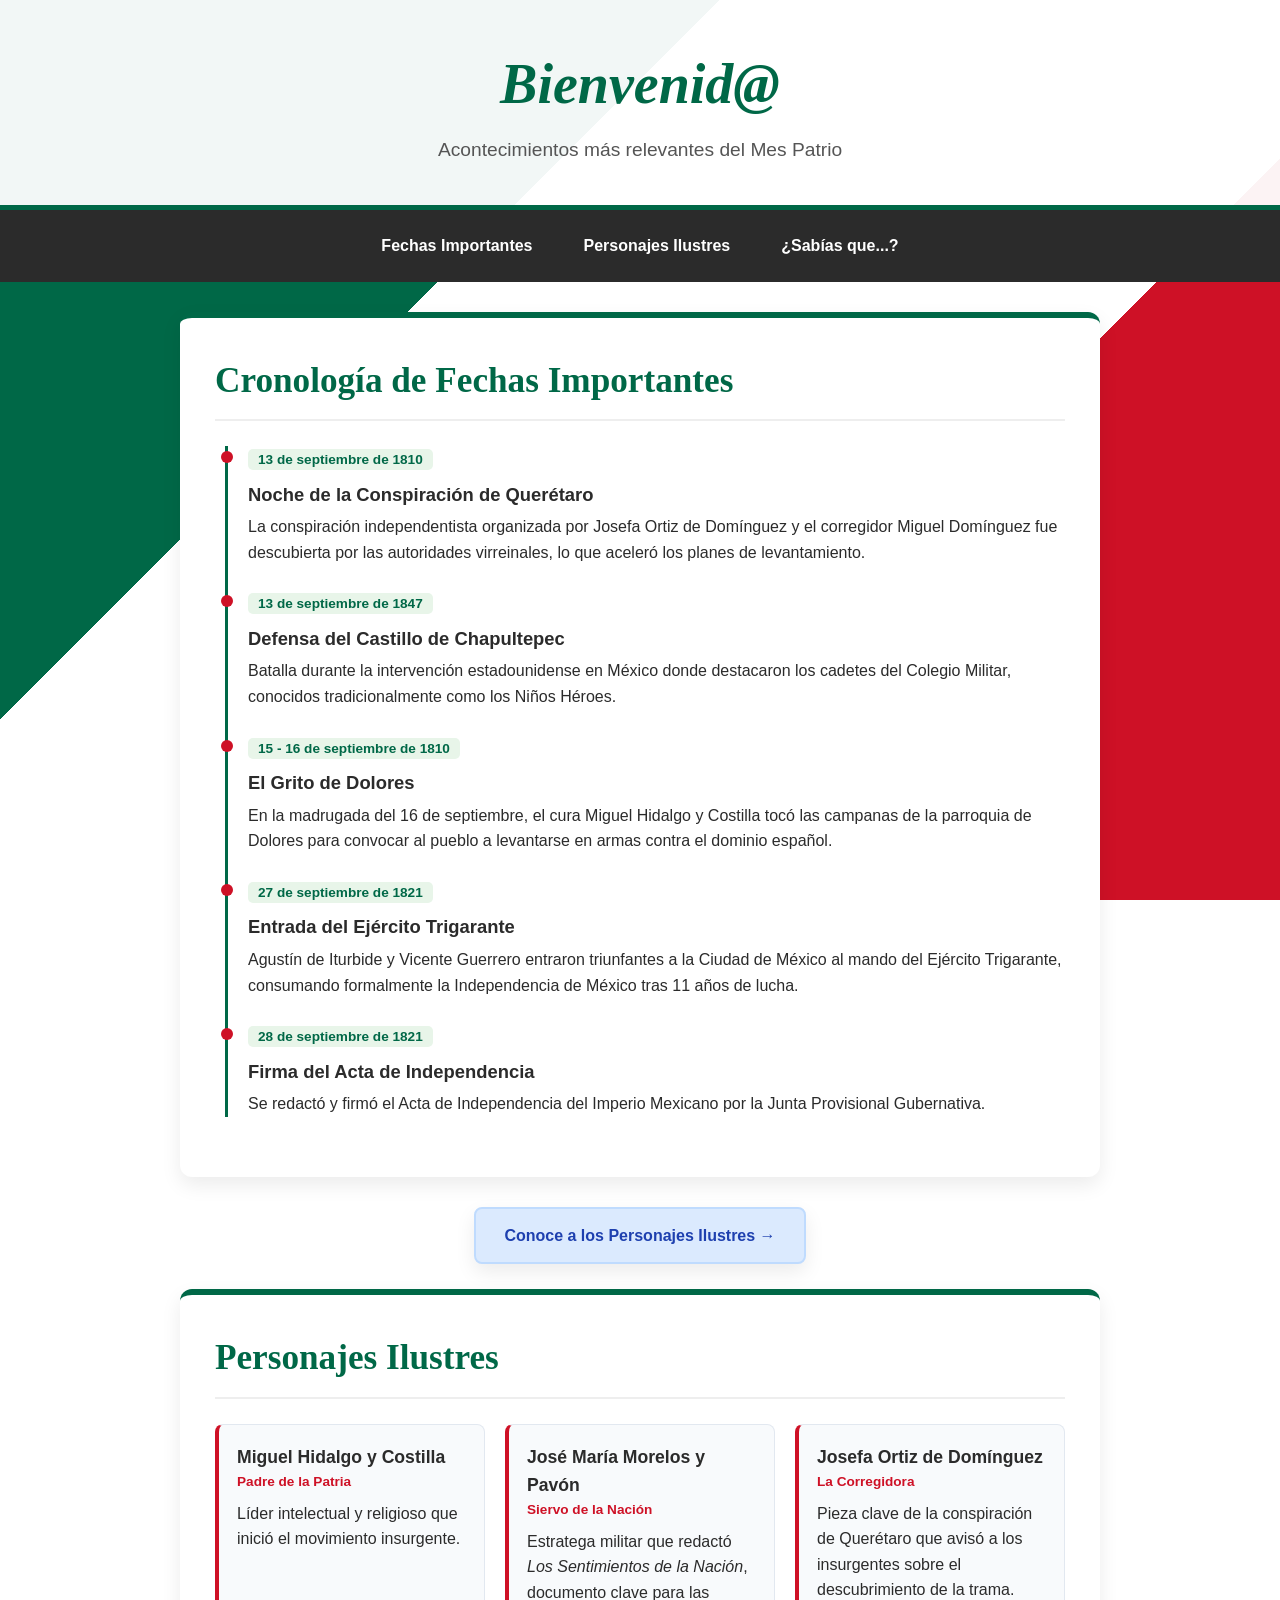
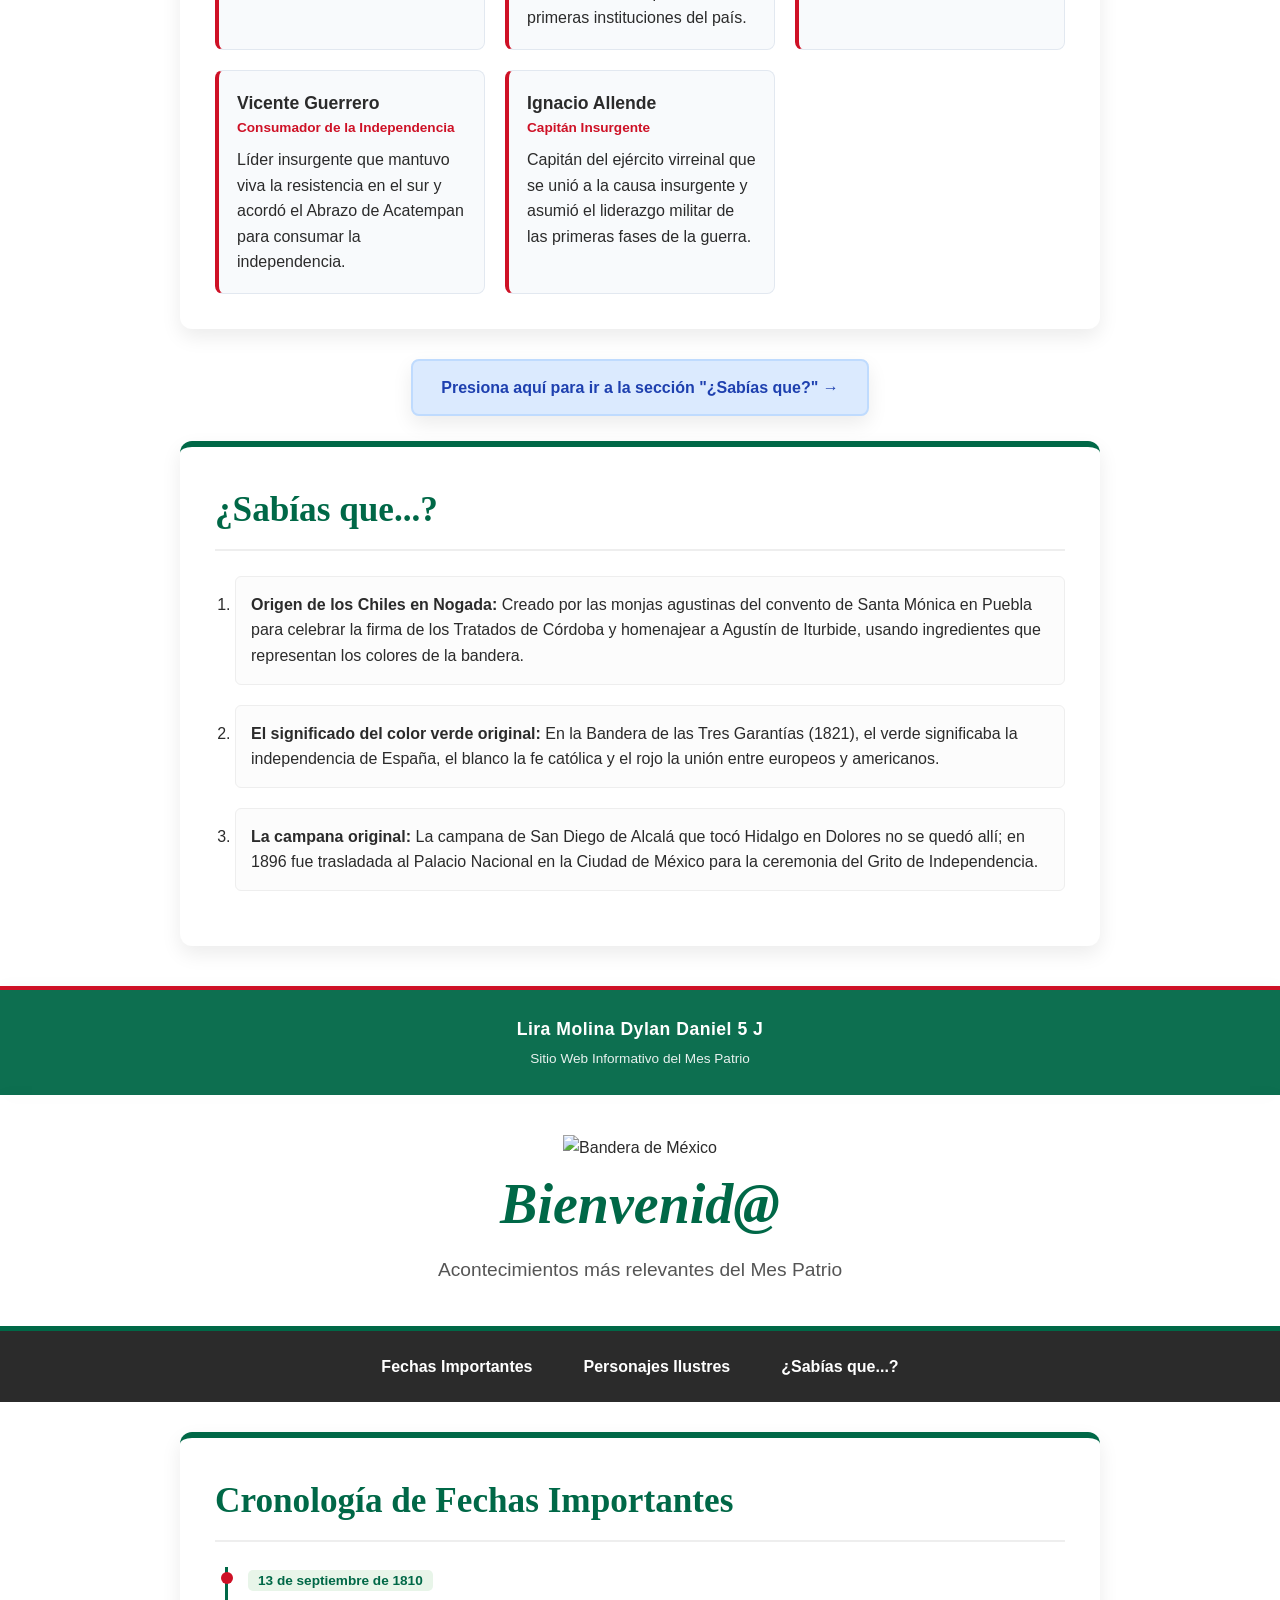
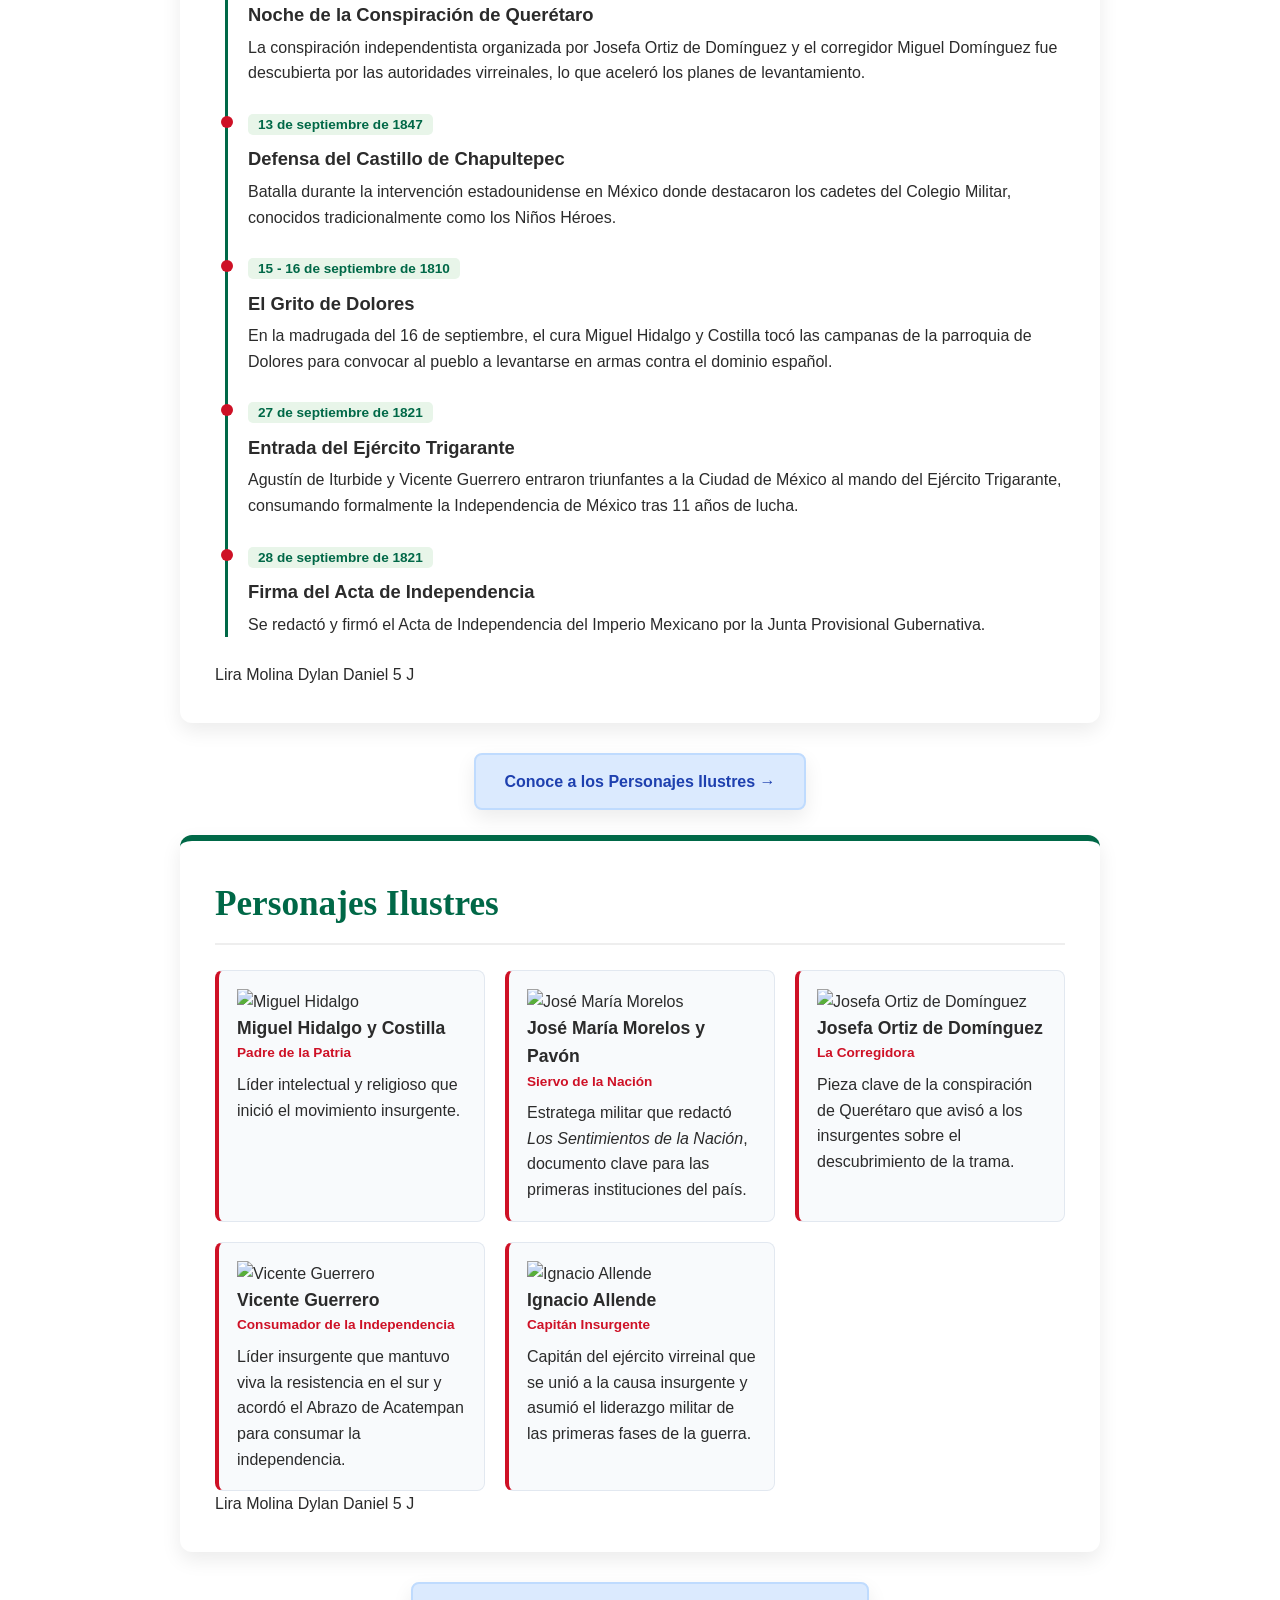
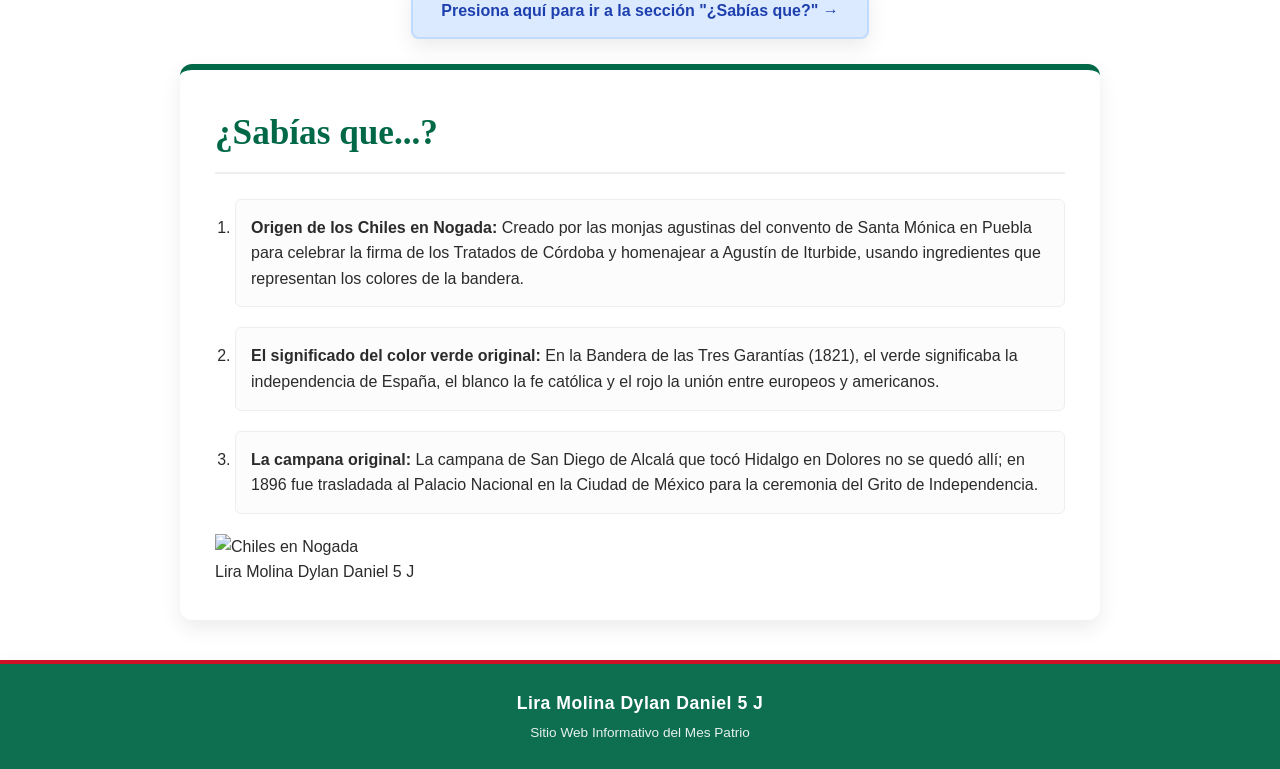
==== commit d00c4299: "Update index.html" ====
--- a/index.html
+++ b/index.html
@@ -127,6 +127,155 @@
         <p class="student-info">Lira Molina Dylan Daniel 5 J</p>
         <p style="font-size: 0.85rem; font-weight: 400; opacity: 0.9;">Sitio Web Informativo del Mes Patrio</p>
     </footer>
+    <!DOCTYPE html>
+<html lang="es">
+<head>
+    <meta charset="UTF-8">
+    <meta name="viewport" content="width=device-width, initial-scale=1.0">
+    <title>Mes Patrio - Acontecimientos de Septiembre</title>
+    <link rel="stylesheet" href="style.css">
+    <link href="https://fonts.googleapis.com/css2?family=Playfair+Display:ital,wght@0,700;1,400&family=Poppins:wght@300;400;600&display=swap" rel="stylesheet">
+</head>
+<body>
+
+    <header class="hero">
+        <div class="hero-content">
+            <img src="bandera.png" alt="Bandera de México" class="hero-img">
+            <h1>Bienvenid@</h1>
+            <p class="subtitle">Acontecimientos más relevantes del Mes Patrio</p>
+        </div>
+    </header>
+
+    <nav class="navbar">
+        <a href="#cronologia" class="btn-nav">Fechas Importantes</a>
+        <a href="#personajes" class="btn-nav">Personajes Ilustres</a>
+        <a href="#sabias-que" class="btn-nav">¿Sabías que...?</a>
+    </nav>
+
+    <main class="main-container">
+
+        <section id="cronologia" class="section-card">
+            <h2 class="title-serif">Cronología de Fechas Importantes</h2>
+            
+            <div class="timeline">
+                <div class="timeline-item">
+                    <span class="date-badge">13 de septiembre de 1810</span>
+                    <h3>Noche de la Conspiración de Querétaro</h3>
+                    <p>La conspiración independentista organizada por Josefa Ortiz de Domínguez y el corregidor Miguel Domínguez fue descubierta por las autoridades virreinales, lo que aceleró los planes de levantamiento.</p>
+                </div>
+
+                <div class="timeline-item">
+                    <span class="date-badge">13 de septiembre de 1847</span>
+                    <h3>Defensa del Castillo de Chapultepec</h3>
+                    <p>Batalla durante la intervención estadounidense en México donde destacaron los cadetes del Colegio Militar, conocidos tradicionalmente como los Niños Héroes.</p>
+                </div>
+
+                <div class="timeline-item">
+                    <span class="date-badge">15 - 16 de septiembre de 1810</span>
+                    <h3>El Grito de Dolores</h3>
+                    <p>En la madrugada del 16 de septiembre, el cura Miguel Hidalgo y Costilla tocó las campanas de la parroquia de Dolores para convocar al pueblo a levantarse en armas contra el dominio español.</p>
+                </div>
+
+                <div class="timeline-item">
+                    <span class="date-badge">27 de septiembre de 1821</span>
+                    <h3>Entrada del Ejército Trigarante</h3>
+                    <p>Agustín de Iturbide y Vicente Guerrero entraron triunfantes a la Ciudad de México al mando del Ejército Trigarante, consumando formalmente la Independencia de México tras 11 años de lucha.</p>
+                </div>
+
+                <div class="timeline-item">
+                    <span class="date-badge">28 de septiembre de 1821</span>
+                    <h3>Firma del Acta de Independencia</h3>
+                    <p>Se redactó y firmó el Acta de Independencia del Imperio Mexicano por la Junta Provisional Gubernativa.</p>
+                </div>
+            </div>
+
+            <div class="section-footer">
+                <p>Lira Molina Dylan Daniel 5 J</p>
+            </div>
+        </section>
+
+        <div class="action-banner">
+            <a href="#personajes" class="btn-action">Conoce a los Personajes Ilustres &rarr;</a>
+        </div>
+
+        <section id="personajes" class="section-card">
+            <h2 class="title-serif">Personajes Ilustres</h2>
+            
+            <div class="grid-personajes">
+                <div class="card-personaje">
+                    <img src="hidalgo.jpg" alt="Miguel Hidalgo" class="img-personaje">
+                    <h3>Miguel Hidalgo y Costilla</h3>
+                    <p class="tag">Padre de la Patria</p>
+                    <p>Líder intelectual y religioso que inició el movimiento insurgente.</p>
+                </div>
+
+                <div class="card-personaje">
+                    <img src="morelos.jpg" alt="José María Morelos" class="img-personaje">
+                    <h3>José María Morelos y Pavón</h3>
+                    <p class="tag">Siervo de la Nación</p>
+                    <p>Estratega militar que redactó <em>Los Sentimientos de la Nación</em>, documento clave para las primeras instituciones del país.</p>
+                </div>
+
+                <div class="card-personaje">
+                    <img src="josefa.jpg" alt="Josefa Ortiz de Domínguez" class="img-personaje">
+                    <h3>Josefa Ortiz de Domínguez</h3>
+                    <p class="tag">La Corregidora</p>
+                    <p>Pieza clave de la conspiración de Querétaro que avisó a los insurgentes sobre el descubrimiento de la trama.</p>
+                </div>
+
+                <div class="card-personaje">
+                    <img src="guerrero.jpg" alt="Vicente Guerrero" class="img-personaje">
+                    <h3>Vicente Guerrero</h3>
+                    <p class="tag">Consumador de la Independencia</p>
+                    <p>Líder insurgente que mantuvo viva la resistencia en el sur y acordó el Abrazo de Acatempan para consumar la independencia.</p>
+                </div>
+
+                <div class="card-personaje">
+                    <img src="allende.jpg" alt="Ignacio Allende" class="img-personaje">
+                    <h3>Ignacio Allende</h3>
+                    <p class="tag">Capitán Insurgente</p>
+                    <p>Capitán del ejército virreinal que se unió a la causa insurgente y asumió el liderazgo militar de las primeras fases de la guerra.</p>
+                </div>
+            </div>
+
+            <div class="section-footer">
+                <p>Lira Molina Dylan Daniel 5 J</p>
+            </div>
+        </section>
+
+        <div class="action-banner">
+            <a href="#sabias-que" class="btn-action">Presiona aquí para ir a la sección "¿Sabías que?" &rarr;</a>
+        </div>
+
+        <section id="sabias-que" class="section-card">
+            <h2 class="title-serif">¿Sabías que...?</h2>
+            
+            <div class="sabias-que-container">
+                <ol class="facts-list">
+                    <li>
+                        <strong>Origen de los Chiles en Nogada:</strong> Creado por las monjas agustinas del convento de Santa Mónica en Puebla para celebrar la firma de los Tratados de Córdoba y homenajear a Agustín de Iturbide, usando ingredientes que representan los colores de la bandera.
+                    </li>
+                    <li>
+                        <strong>El significado del color verde original:</strong> En la Bandera de las Tres Garantías (1821), el verde significaba la independencia de España, el blanco la fe católica y el rojo la unión entre europeos y americanos.
+                    </li>
+                    <li>
+                        <strong>La campana original:</strong> La campana de San Diego de Alcalá que tocó Hidalgo en Dolores no se quedó allí; en 1896 fue trasladada al Palacio Nacional en la Ciudad de México para la ceremonia del Grito de Independencia.
+                    </li>
+                </ol>
+                <img src="chiles.jpg" alt="Chiles en Nogada" class="img-curioso">
+            </div>
+
+            <div class="section-footer">
+                <p>Lira Molina Dylan Daniel 5 J</p>
+            </div>
+        </section>
+
+    </main>
+
+    <footer>
+        <p class="student-info">Lira Molina Dylan Daniel 5 J</p>
+        <p style="font-size: 0.85rem; font-weight: 400; opacity: 0.9;">Sitio Web Informativo del Mes Patrio</p>
+    </footer>
 
 </body>
 </html>
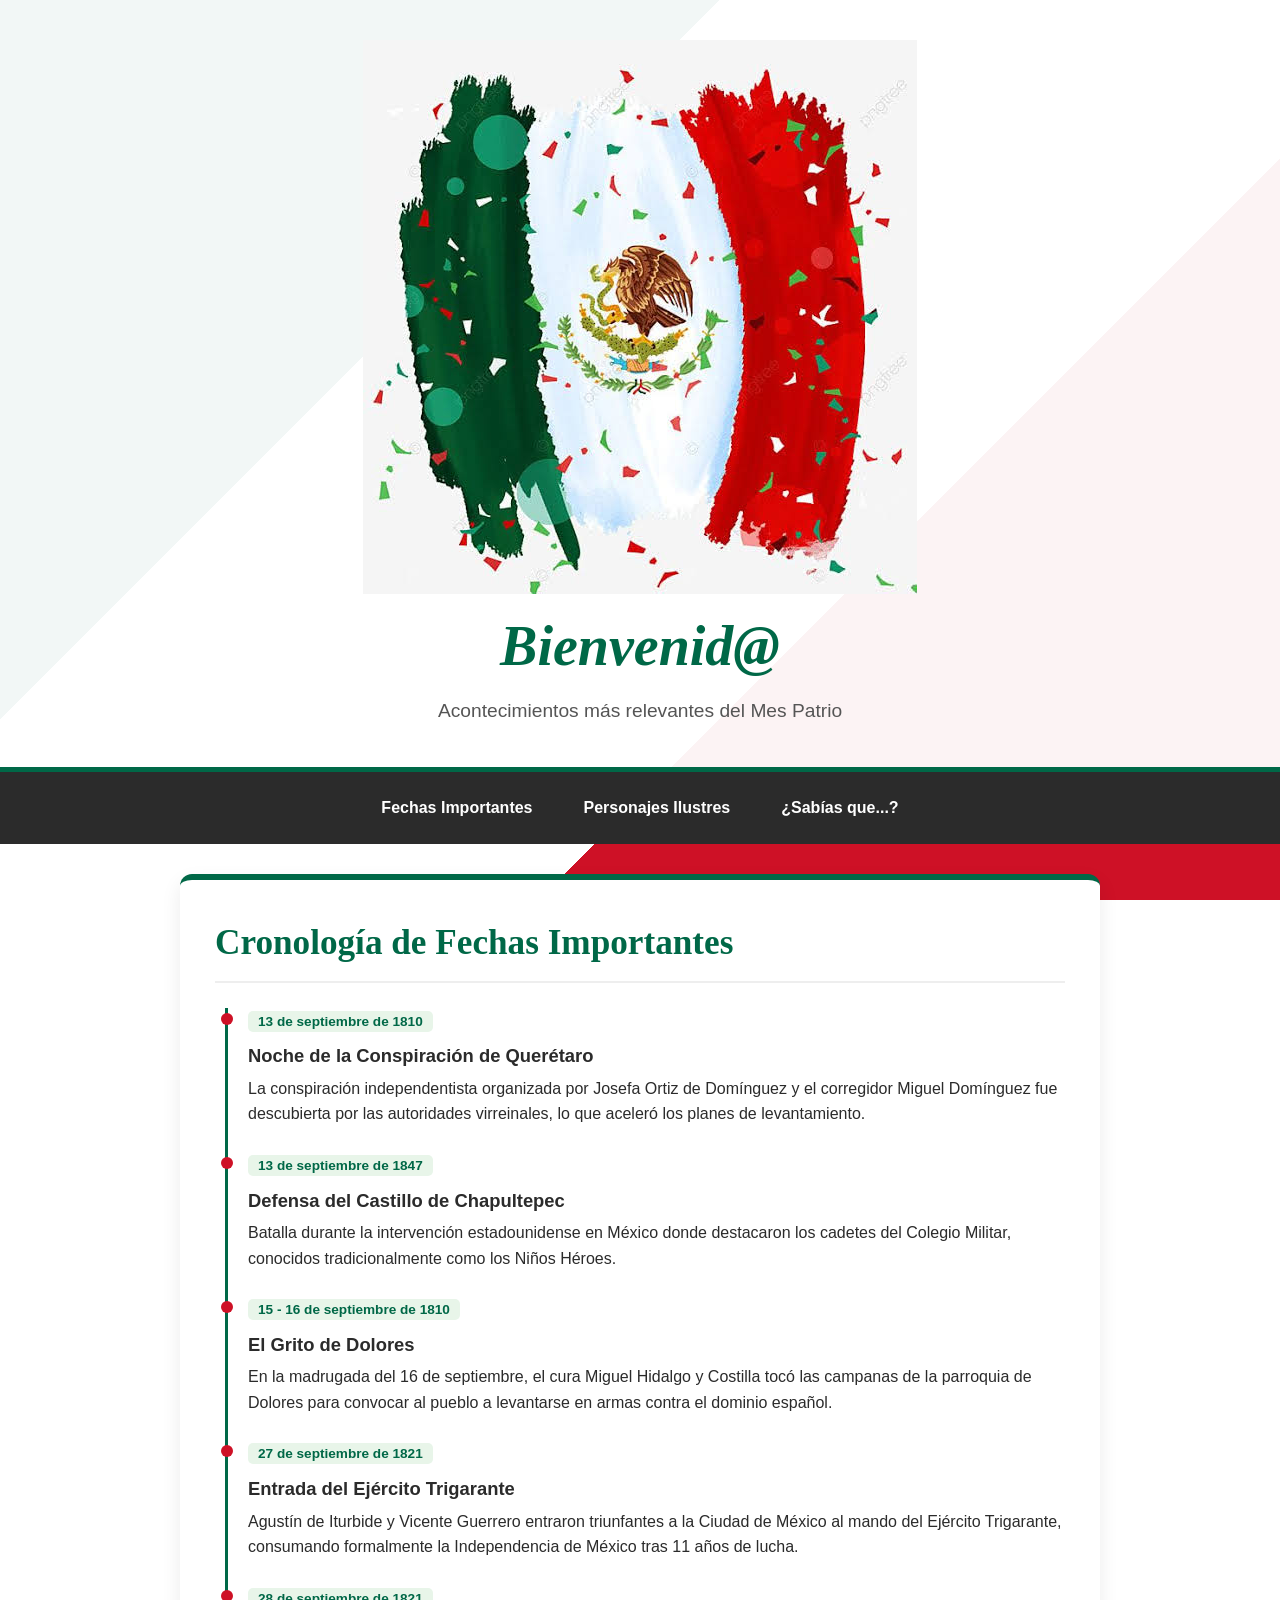
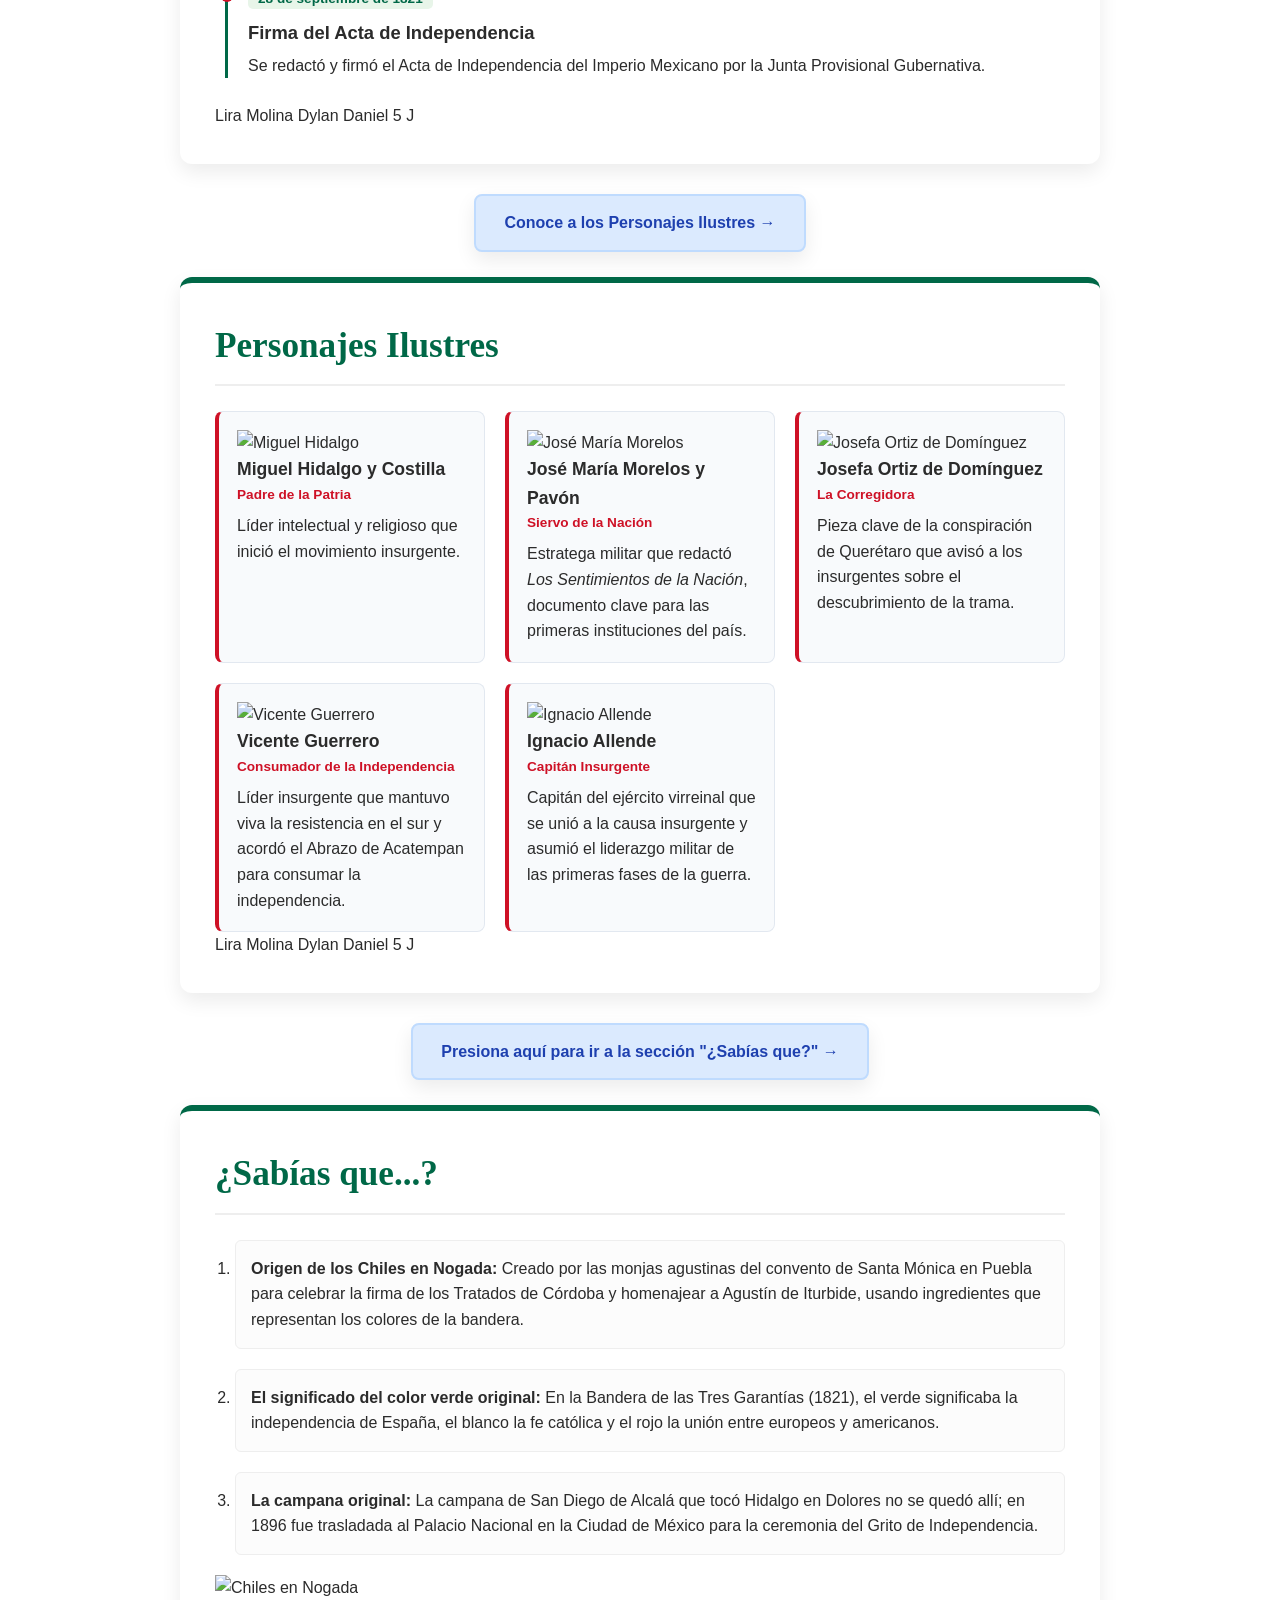
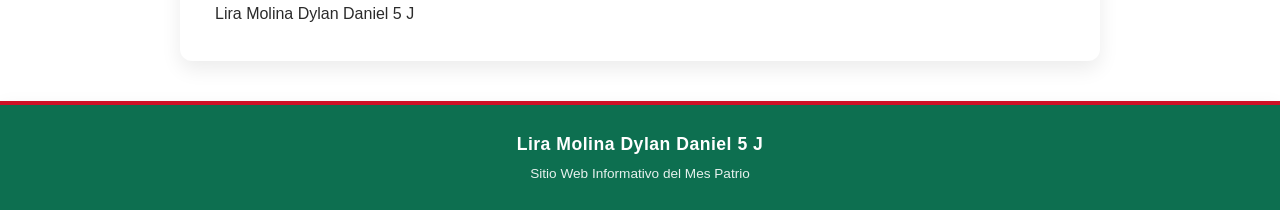
==== commit 4fb0ac0a: "Update index.html" ====
--- a/index.html
+++ b/index.html
@@ -1,133 +1,4 @@
 <!DOCTYPE html>
-<html lang="es">
-<head>
-    <meta charset="UTF-8">
-    <meta name="viewport" content="width=device-width, initial-scale=1.0">
-    <title>Mes Patrio - Acontecimientos de Septiembre</title>
-    <link rel="stylesheet" href="style.css">
-    <link href="https://fonts.googleapis.com/css2?family=Playfair+Display:ital,wght@0,700;1,400&family=Poppins:wght@300;400;600&display=swap" rel="stylesheet">
-</head>
-<body>
-
-    <header class="hero">
-        <div class="banner-patrio"></div>
-        <div class="hero-content">
-            <h1>Bienvenid@</h1>
-            <p class="subtitle">Acontecimientos más relevantes del Mes Patrio</p>
-        </div>
-    </header>
-
-    <nav class="navbar">
-        <a href="#cronologia" class="btn-nav">Fechas Importantes</a>
-        <a href="#personajes" class="btn-nav">Personajes Ilustres</a>
-        <a href="#sabias-que" class="btn-nav">¿Sabías que...?</a>
-    </nav>
-
-    <main class="main-container">
-
-        <section id="cronologia" class="section-card">
-            <h2 class="title-serif">Cronología de Fechas Importantes</h2>
-            
-            <div class="timeline">
-                <div class="timeline-item">
-                    <span class="date-badge">13 de septiembre de 1810</span>
-                    <h3>Noche de la Conspiración de Querétaro</h3>
-                    <p>La conspiración independentista organizada por Josefa Ortiz de Domínguez y el corregidor Miguel Domínguez fue descubierta por las autoridades virreinales, lo que aceleró los planes de levantamiento.</p>
-                </div>
-
-                <div class="timeline-item">
-                    <span class="date-badge">13 de septiembre de 1847</span>
-                    <h3>Defensa del Castillo de Chapultepec</h3>
-                    <p>Batalla durante la intervención estadounidense en México donde destacaron los cadetes del Colegio Militar, conocidos tradicionalmente como los Niños Héroes.</p>
-                </div>
-
-                <div class="timeline-item">
-                    <span class="date-badge">15 - 16 de septiembre de 1810</span>
-                    <h3>El Grito de Dolores</h3>
-                    <p>En la madrugada del 16 de septiembre, el cura Miguel Hidalgo y Costilla tocó las campanas de la parroquia de Dolores para convocar al pueblo a levantarse en armas contra el dominio español.</p>
-                </div>
-
-                <div class="timeline-item">
-                    <span class="date-badge">27 de septiembre de 1821</span>
-                    <h3>Entrada del Ejército Trigarante</h3>
-                    <p>Agustín de Iturbide y Vicente Guerrero entraron triunfantes a la Ciudad de México al mando del Ejército Trigarante, consumando formalmente la Independencia de México tras 11 años de lucha.</p>
-                </div>
-
-                <div class="timeline-item">
-                    <span class="date-badge">28 de septiembre de 1821</span>
-                    <h3>Firma del Acta de Independencia</h3>
-                    <p>Se redactó y firmó el Acta de Independencia del Imperio Mexicano por la Junta Provisional Gubernativa.</p>
-                </div>
-            </div>
-        </section>
-
-        <div class="action-banner">
-            <a href="#personajes" class="btn-action">Conoce a los Personajes Ilustres &rarr;</a>
-        </div>
-
-        <section id="personajes" class="section-card">
-            <h2 class="title-serif">Personajes Ilustres</h2>
-            
-            <div class="grid-personajes">
-                <div class="card-personaje">
-                    <h3>Miguel Hidalgo y Costilla</h3>
-                    <p class="tag">Padre de la Patria</p>
-                    <p>Líder intelectual y religioso que inició el movimiento insurgente.</p>
-                </div>
-
-                <div class="card-personaje">
-                    <h3>José María Morelos y Pavón</h3>
-                    <p class="tag">Siervo de la Nación</p>
-                    <p>Estratega militar que redactó <em>Los Sentimientos de la Nación</em>, documento clave para las primeras instituciones del país.</p>
-                </div>
-
-                <div class="card-personaje">
-                    <h3>Josefa Ortiz de Domínguez</h3>
-                    <p class="tag">La Corregidora</p>
-                    <p>Pieza clave de la conspiración de Querétaro que avisó a los insurgentes sobre el descubrimiento de la trama.</p>
-                </div>
-
-                <div class="card-personaje">
-                    <h3>Vicente Guerrero</h3>
-                    <p class="tag">Consumador de la Independencia</p>
-                    <p>Líder insurgente que mantuvo viva la resistencia en el sur y acordó el Abrazo de Acatempan para consumar la independencia.</p>
-                </div>
-
-                <div class="card-personaje">
-                    <h3>Ignacio Allende</h3>
-                    <p class="tag">Capitán Insurgente</p>
-                    <p>Capitán del ejército virreinal que se unió a la causa insurgente y asumió el liderazgo militar de las primeras fases de la guerra.</p>
-                </div>
-            </div>
-        </section>
-
-        <div class="action-banner">
-            <a href="#sabias-que" class="btn-action">Presiona aquí para ir a la sección "¿Sabías que?" &rarr;</a>
-        </div>
-
-        <section id="sabias-que" class="section-card">
-            <h2 class="title-serif">¿Sabías que...?</h2>
-            
-            <ol class="facts-list">
-                <li>
-                    <strong>Origen de los Chiles en Nogada:</strong> Creado por las monjas agustinas del convento de Santa Mónica en Puebla para celebrar la firma de los Tratados de Córdoba y homenajear a Agustín de Iturbide, usando ingredientes que representan los colores de la bandera.
-                </li>
-                <li>
-                    <strong>El significado del color verde original:</strong> En la Bandera de las Tres Garantías (1821), el verde significaba la independencia de España, el blanco la fe católica y el rojo la unión entre europeos y americanos.
-                </li>
-                <li>
-                    <strong>La campana original:</strong> La campana de San Diego de Alcalá que tocó Hidalgo en Dolores no se quedó allí; en 1896 fue trasladada al Palacio Nacional en la Ciudad de México para la ceremonia del Grito de Independencia.
-                </li>
-            </ol>
-        </section>
-
-    </main>
-
-    <footer>
-        <p class="student-info">Lira Molina Dylan Daniel 5 J</p>
-        <p style="font-size: 0.85rem; font-weight: 400; opacity: 0.9;">Sitio Web Informativo del Mes Patrio</p>
-    </footer>
-    <!DOCTYPE html>
 <html lang="es">
 <head>
     <meta charset="UTF-8">
--- a/style.css
+++ b/style.css
@@ -222,5 +222,48 @@
     .navbar {
         flex-direction: column;
         align-items: center;
+        .hero-img {
+    max-width: 120px;
+    height: auto;
+    margin-bottom: 10px;
+}
+
+.img-personaje {
+    width: 100%;
+    height: 180px;
+    object-fit: cover;
+    border-radius: 6px;
+    margin-bottom: 12px;
+    border: 2px solid #e2e8f0;
+}
+
+.sabias-que-container {
+    display: flex;
+    gap: 20px;
+    align-items: center;
+    flex-wrap: wrap;
+}
+
+.facts-list {
+    flex: 1;
+    min-width: 280px;
+}
+
+.img-curioso {
+    width: 250px;
+    height: auto;
+    border-radius: 8px;
+    box-shadow: var(--sombra);
+    border: 3px solid var(--verde-patrio);
+}
+
+.section-footer {
+    margin-top: 25px;
+    padding-top: 15px;
+    border-top: 1px dashed #ccc;
+    text-align: right;
+    font-size: 0.9rem;
+    font-weight: 600;
+    color: var(--verde-patrio);
     }
 }
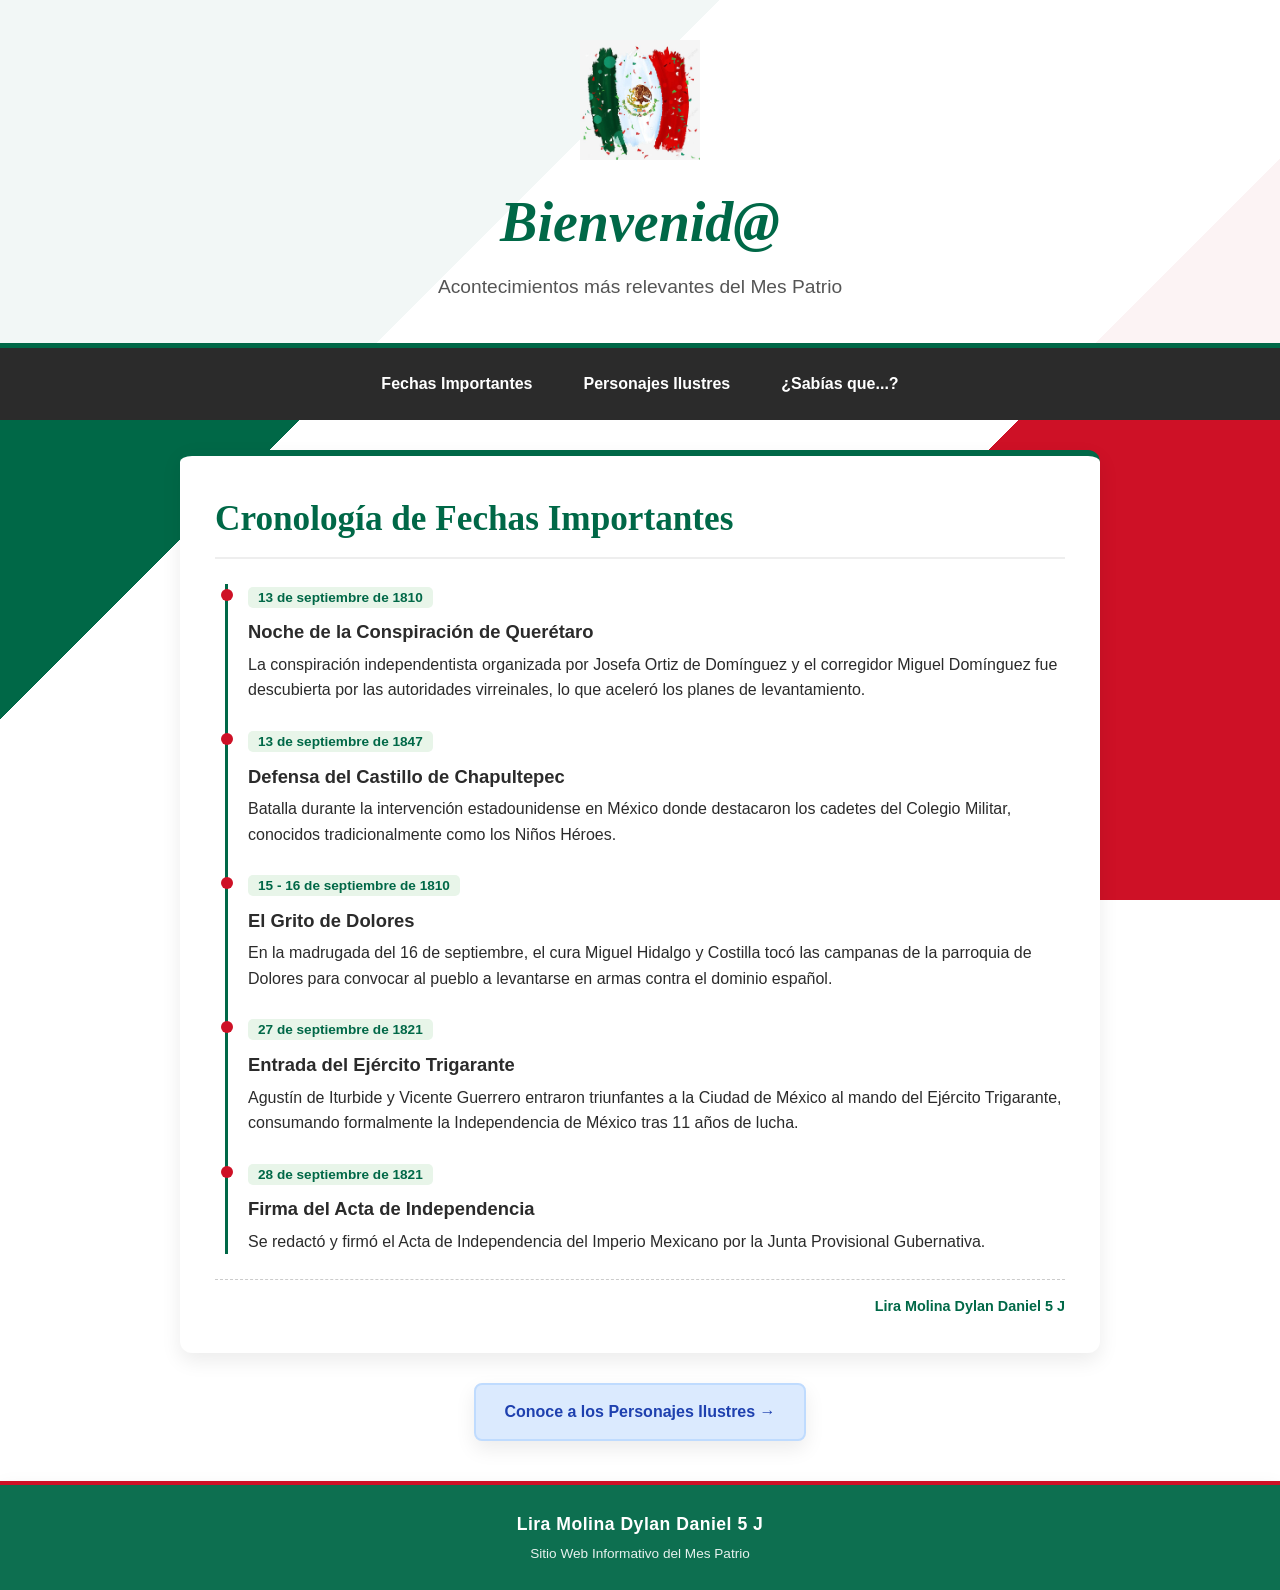
==== commit 73d7ab39: "Update index.html" ====
--- a/index.html
+++ b/index.html
@@ -3,7 +3,7 @@
 <head>
     <meta charset="UTF-8">
     <meta name="viewport" content="width=device-width, initial-scale=1.0">
-    <title>Mes Patrio - Acontecimientos de Septiembre</title>
+    <title>Mes Patrio - Fechas Importantes</title>
     <link rel="stylesheet" href="style.css">
     <link href="https://fonts.googleapis.com/css2?family=Playfair+Display:ital,wght@0,700;1,400&family=Poppins:wght@300;400;600&display=swap" rel="stylesheet">
 </head>
@@ -18,14 +18,14 @@
     </header>
 
     <nav class="navbar">
-        <a href="#cronologia" class="btn-nav">Fechas Importantes</a>
-        <a href="#personajes" class="btn-nav">Personajes Ilustres</a>
-        <a href="#sabias-que" class="btn-nav">¿Sabías que...?</a>
+        <a href="index.html" class="btn-nav active">Fechas Importantes</a>
+        <a href="personajes.html" class="btn-nav">Personajes Ilustres</a>
+        <a href="sabias-que.html" class="btn-nav">¿Sabías que...?</a>
     </nav>
 
     <main class="main-container">
 
-        <section id="cronologia" class="section-card">
+        <section class="section-card">
             <h2 class="title-serif">Cronología de Fechas Importantes</h2>
             
             <div class="timeline">
@@ -66,80 +66,8 @@
         </section>
 
         <div class="action-banner">
-            <a href="#personajes" class="btn-action">Conoce a los Personajes Ilustres &rarr;</a>
+            <a href="personajes.html" class="btn-action">Conoce a los Personajes Ilustres &rarr;</a>
         </div>
-
-        <section id="personajes" class="section-card">
-            <h2 class="title-serif">Personajes Ilustres</h2>
-            
-            <div class="grid-personajes">
-                <div class="card-personaje">
-                    <img src="hidalgo.jpg" alt="Miguel Hidalgo" class="img-personaje">
-                    <h3>Miguel Hidalgo y Costilla</h3>
-                    <p class="tag">Padre de la Patria</p>
-                    <p>Líder intelectual y religioso que inició el movimiento insurgente.</p>
-                </div>
-
-                <div class="card-personaje">
-                    <img src="morelos.jpg" alt="José María Morelos" class="img-personaje">
-                    <h3>José María Morelos y Pavón</h3>
-                    <p class="tag">Siervo de la Nación</p>
-                    <p>Estratega militar que redactó <em>Los Sentimientos de la Nación</em>, documento clave para las primeras instituciones del país.</p>
-                </div>
-
-                <div class="card-personaje">
-                    <img src="josefa.jpg" alt="Josefa Ortiz de Domínguez" class="img-personaje">
-                    <h3>Josefa Ortiz de Domínguez</h3>
-                    <p class="tag">La Corregidora</p>
-                    <p>Pieza clave de la conspiración de Querétaro que avisó a los insurgentes sobre el descubrimiento de la trama.</p>
-                </div>
-
-                <div class="card-personaje">
-                    <img src="guerrero.jpg" alt="Vicente Guerrero" class="img-personaje">
-                    <h3>Vicente Guerrero</h3>
-                    <p class="tag">Consumador de la Independencia</p>
-                    <p>Líder insurgente que mantuvo viva la resistencia en el sur y acordó el Abrazo de Acatempan para consumar la independencia.</p>
-                </div>
-
-                <div class="card-personaje">
-                    <img src="allende.jpg" alt="Ignacio Allende" class="img-personaje">
-                    <h3>Ignacio Allende</h3>
-                    <p class="tag">Capitán Insurgente</p>
-                    <p>Capitán del ejército virreinal que se unió a la causa insurgente y asumió el liderazgo militar de las primeras fases de la guerra.</p>
-                </div>
-            </div>
-
-            <div class="section-footer">
-                <p>Lira Molina Dylan Daniel 5 J</p>
-            </div>
-        </section>
-
-        <div class="action-banner">
-            <a href="#sabias-que" class="btn-action">Presiona aquí para ir a la sección "¿Sabías que?" &rarr;</a>
-        </div>
-
-        <section id="sabias-que" class="section-card">
-            <h2 class="title-serif">¿Sabías que...?</h2>
-            
-            <div class="sabias-que-container">
-                <ol class="facts-list">
-                    <li>
-                        <strong>Origen de los Chiles en Nogada:</strong> Creado por las monjas agustinas del convento de Santa Mónica en Puebla para celebrar la firma de los Tratados de Córdoba y homenajear a Agustín de Iturbide, usando ingredientes que representan los colores de la bandera.
-                    </li>
-                    <li>
-                        <strong>El significado del color verde original:</strong> En la Bandera de las Tres Garantías (1821), el verde significaba la independencia de España, el blanco la fe católica y el rojo la unión entre europeos y americanos.
-                    </li>
-                    <li>
-                        <strong>La campana original:</strong> La campana de San Diego de Alcalá que tocó Hidalgo en Dolores no se quedó allí; en 1896 fue trasladada al Palacio Nacional en la Ciudad de México para la ceremonia del Grito de Independencia.
-                    </li>
-                </ol>
-                <img src="chiles.jpg" alt="Chiles en Nogada" class="img-curioso">
-            </div>
-
-            <div class="section-footer">
-                <p>Lira Molina Dylan Daniel 5 J</p>
-            </div>
-        </section>
 
     </main>
 
--- a/style.css
+++ b/style.css
@@ -28,6 +28,12 @@
     text-align: center;
     border-bottom: 5px solid var(--verde-patrio);
     box-shadow: var(--sombra);
+}
+
+.hero-img {
+    max-width: 120px;
+    height: auto;
+    margin-bottom: 10px;
 }
 
 .hero h1 {
@@ -164,70 +170,6 @@
     border-radius: 8px;
 }
 
-.card-personaje h3 {
-    font-size: 1.1rem;
-    color: var(--texto-oscuro);
-}
-
-.card-personaje .tag {
-    color: var(--rojo-patrio);
-    font-size: 0.85rem;
-    font-weight: 600;
-    margin-bottom: 8px;
-}
-
-.facts-list {
-    padding-left: 20px;
-}
-
-.facts-list li {
-    margin-bottom: 20px;
-    background-color: #fcfcfc;
-    padding: 15px;
-    border-radius: 6px;
-    border: 1px solid #eee;
-}
-
-footer {
-    text-align: center;
-    padding: 25px 20px;
-    background-color: rgba(0, 104, 71, 0.95);
-    color: #ffffff;
-    font-size: 1rem;
-    font-weight: 600;
-    margin-top: 40px;
-    border-top: 4px solid var(--rojo-patrio);
-    box-shadow: var(--sombra);
-}
-
-.student-info {
-    font-size: 1.1rem;
-    letter-spacing: 0.5px;
-    margin-bottom: 5px;
-}
-
-.watermark-name {
-    color: #004d34;
-    font-weight: 700;
-    font-size: 0.95rem;
-    margin-top: 15px;
-    margin-bottom: 15px;
-    opacity: 0.85;
-}
-
-@media (max-width: 600px) {
-    .hero h1 {
-        font-size: 2.5rem;
-    }
-    .navbar {
-        flex-direction: column;
-        align-items: center;
-        .hero-img {
-    max-width: 120px;
-    height: auto;
-    margin-bottom: 10px;
-}
-
 .img-personaje {
     width: 100%;
     height: 180px;
@@ -237,6 +179,18 @@
     border: 2px solid #e2e8f0;
 }
 
+.card-personaje h3 {
+    font-size: 1.1rem;
+    color: var(--texto-oscuro);
+}
+
+.card-personaje .tag {
+    color: var(--rojo-patrio);
+    font-size: 0.85rem;
+    font-weight: 600;
+    margin-bottom: 8px;
+}
+
 .sabias-que-container {
     display: flex;
     gap: 20px;
@@ -247,6 +201,15 @@
 .facts-list {
     flex: 1;
     min-width: 280px;
+    padding-left: 20px;
+}
+
+.facts-list li {
+    margin-bottom: 20px;
+    background-color: #fcfcfc;
+    padding: 15px;
+    border-radius: 6px;
+    border: 1px solid #eee;
 }
 
 .img-curioso {
@@ -265,5 +228,38 @@
     font-size: 0.9rem;
     font-weight: 600;
     color: var(--verde-patrio);
-    }
-}
+}
+
+footer {
+    text-align: center;
+    padding: 25px 20px;
+    background-color: rgba(0, 104, 71, 0.95);
+    color: #ffffff;
+    font-size: 1rem;
+    font-weight: 600;
+    margin-top: 40px;
+    border-top: 4px solid var(--rojo-patrio);
+    box-shadow: var(--sombra);
+}
+
+.student-info {
+    font-size: 1.1rem;
+    letter-spacing: 0.5px;
+    margin-bottom: 5px;
+}
+
+@media (max-width: 600px) {
+    .hero h1 {
+        font-size: 2.5rem;
+    }
+    .navbar {
+        flex-direction: column;
+        align-items: center;
+    }
+    .sabias-que-container {
+        flex-direction: column;
+    }
+    .img-curioso {
+        width: 100%;
+    }
+}
